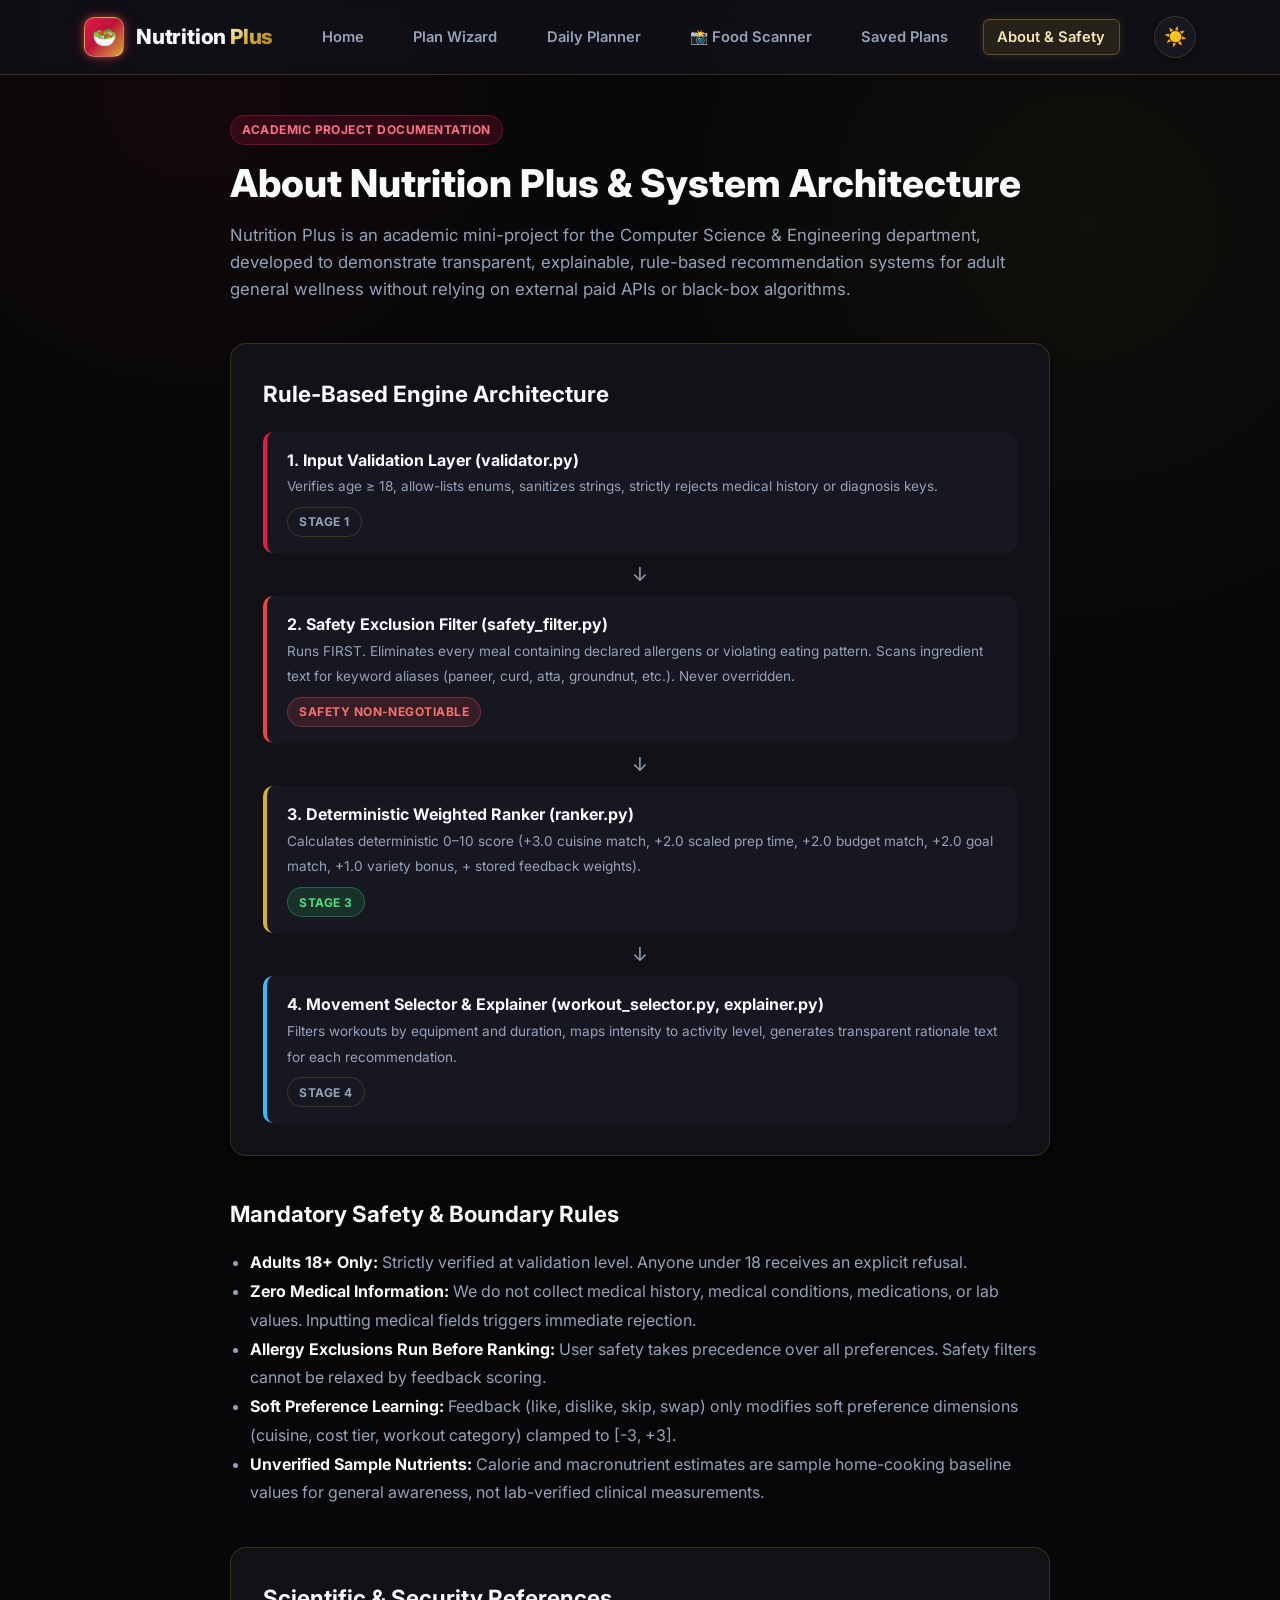
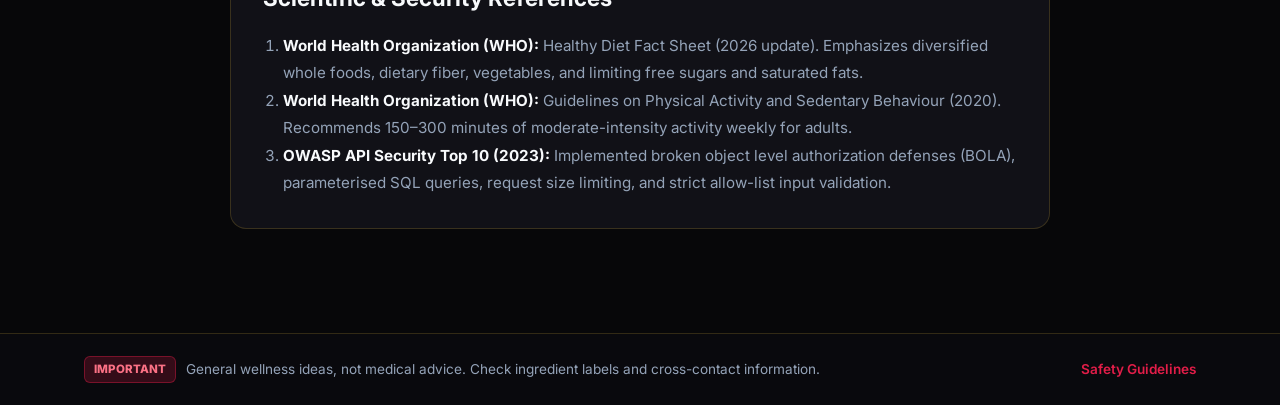
==== frontend/about.html @ f789b525 "Initial commit" ====
<!DOCTYPE html>
<html lang="en" data-theme="dark">
<head>
  <meta charset="UTF-8">
  <meta name="viewport" content="width=device-width, initial-scale=1.0">
  <title>About & Safety Scope | Nutrition Plus</title>
  <script>
    (function() {
      var savedTheme = localStorage.getItem("nutrition_plus_theme") || "dark";
      document.documentElement.setAttribute("data-theme", savedTheme);
    })();
  </script>
  <link rel="stylesheet" href="css/styles.css">
  <link rel="stylesheet" href="css/responsive.css">
  <link rel="preconnect" href="https://fonts.googleapis.com">
  <link rel="preconnect" href="https://fonts.gstatic.com" crossorigin>
  <link href="https://fonts.googleapis.com/css2?family=Inter:wght@400;500;600;700;800;900&display=swap" rel="stylesheet">
</head>
<body>
  <header class="navbar">
    <div class="container nav-container">
      <a href="index.html" class="logo-wrap">
        <div class="logo-badge">🥗</div>
        <span>Nutrition <span class="logo-text-accent">Plus</span></span>
      </a>

      <ul class="nav-links" id="nav-links">
        <li><a href="index.html" class="nav-link">Home</a></li>
        <li><a href="profile.html" class="nav-link">Plan Wizard</a></li>
        <li><a href="results.html" class="nav-link">Daily Planner</a></li>
        <li><a href="scanner.html" class="nav-link">📸 Food Scanner</a></li>
        <li><a href="saved.html" class="nav-link">Saved Plans</a></li>
        <li><a href="about.html" class="nav-link active">About & Safety</a></li>
      </ul>

      <div class="nav-actions">
        <button id="theme-toggle" class="btn-theme-toggle" onclick="window.toggleTheme && window.toggleTheme()" title="Toggle Night/Day Mode" aria-label="Toggle Night Mode">☀️</button>
        <button id="hamburger-btn" class="hamburger-btn" aria-label="Toggle navigation">☰</button>
      </div>
    </div>
  </header>

  <main class="container" style="padding-top: 2.5rem; padding-bottom: 4rem;">
    <div style="max-width: 820px; margin: 0 auto;">
      <span class="badge badge-primary" style="margin-bottom: 0.5rem;">Academic Project Documentation</span>
      <h1 style="font-size: 2.4rem; font-weight: 800; margin-bottom: 0.5rem;">
        About Nutrition Plus & System Architecture
      </h1>
      <p style="color: var(--text-muted); font-size: 1.05rem; margin-bottom: 2.5rem; line-height: 1.6;">
        Nutrition Plus is an academic mini-project for the Computer Science & Engineering department, 
        developed to demonstrate transparent, explainable, rule-based recommendation systems 
        for adult general wellness without relying on external paid APIs or black-box algorithms.
      </p>

      <!-- Architecture CSS Diagram -->
      <section style="background: var(--bg-card); border: 1px solid var(--border); border-radius: var(--radius-lg); padding: 2rem; margin-bottom: 2.5rem; box-shadow: var(--shadow-sm);">
        <h2 style="font-size: 1.4rem; font-weight: 700; margin-bottom: 1.25rem;">
          Rule-Based Engine Architecture
        </h2>

        <div style="display: flex; flex-direction: column; gap: 0.75rem;">
          <div style="background: var(--bg-subtle); padding: 1rem 1.25rem; border-radius: var(--radius-md); border-left: 4px solid var(--primary); display: flex; justify-content: space-between; align-items: center; flex-wrap: wrap; gap: 0.5rem;">
            <div>
              <strong style="display: block; font-size: 1rem;">1. Input Validation Layer (validator.py)</strong>
              <span style="font-size: 0.85rem; color: var(--text-muted);">
                Verifies age ≥ 18, allow-lists enums, sanitizes strings, strictly rejects medical history or diagnosis keys.
              </span>
            </div>
            <span class="badge badge-neutral">Stage 1</span>
          </div>

          <div style="text-align: center; font-size: 1.2rem; color: var(--text-muted); line-height: 1;">↓</div>

          <div style="background: var(--bg-subtle); padding: 1rem 1.25rem; border-radius: var(--radius-md); border-left: 4px solid var(--danger); display: flex; justify-content: space-between; align-items: center; flex-wrap: wrap; gap: 0.5rem;">
            <div>
              <strong style="display: block; font-size: 1rem;">2. Safety Exclusion Filter (safety_filter.py)</strong>
              <span style="font-size: 0.85rem; color: var(--text-muted);">
                Runs FIRST. Eliminates every meal containing declared allergens or violating eating pattern. 
                Scans ingredient text for keyword aliases (paneer, curd, atta, groundnut, etc.). Never overridden.
              </span>
            </div>
            <span class="badge badge-danger">Safety Non-Negotiable</span>
          </div>

          <div style="text-align: center; font-size: 1.2rem; color: var(--text-muted); line-height: 1;">↓</div>

          <div style="background: var(--bg-subtle); padding: 1rem 1.25rem; border-radius: var(--radius-md); border-left: 4px solid var(--accent); display: flex; justify-content: space-between; align-items: center; flex-wrap: wrap; gap: 0.5rem;">
            <div>
              <strong style="display: block; font-size: 1rem;">3. Deterministic Weighted Ranker (ranker.py)</strong>
              <span style="font-size: 0.85rem; color: var(--text-muted);">
                Calculates deterministic 0–10 score (+3.0 cuisine match, +2.0 scaled prep time, +2.0 budget match, +2.0 goal match, +1.0 variety bonus, + stored feedback weights).
              </span>
            </div>
            <span class="badge badge-success">Stage 3</span>
          </div>

          <div style="text-align: center; font-size: 1.2rem; color: var(--text-muted); line-height: 1;">↓</div>

          <div style="background: var(--bg-subtle); padding: 1rem 1.25rem; border-radius: var(--radius-md); border-left: 4px solid var(--info); display: flex; justify-content: space-between; align-items: center; flex-wrap: wrap; gap: 0.5rem;">
            <div>
              <strong style="display: block; font-size: 1rem;">4. Movement Selector & Explainer (workout_selector.py, explainer.py)</strong>
              <span style="font-size: 0.85rem; color: var(--text-muted);">
                Filters workouts by equipment and duration, maps intensity to activity level, generates transparent rationale text for each recommendation.
              </span>
            </div>
            <span class="badge badge-neutral">Stage 4</span>
          </div>
        </div>
      </section>

      <!-- Hard Scope Rules -->
      <section style="margin-bottom: 2.5rem;">
        <h2 style="font-size: 1.4rem; font-weight: 700; margin-bottom: 1rem;">
          Mandatory Safety & Boundary Rules
        </h2>
        <ul style="padding-left: 1.25rem; line-height: 1.8; color: var(--text-muted);">
          <li><strong style="color: var(--text-main);">Adults 18+ Only:</strong> Strictly verified at validation level. Anyone under 18 receives an explicit refusal.</li>
          <li><strong style="color: var(--text-main);">Zero Medical Information:</strong> We do not collect medical history, medical conditions, medications, or lab values. Inputting medical fields triggers immediate rejection.</li>
          <li><strong style="color: var(--text-main);">Allergy Exclusions Run Before Ranking:</strong> User safety takes precedence over all preferences. Safety filters cannot be relaxed by feedback scoring.</li>
          <li><strong style="color: var(--text-main);">Soft Preference Learning:</strong> Feedback (like, dislike, skip, swap) only modifies soft preference dimensions (cuisine, cost tier, workout category) clamped to [-3, +3].</li>
          <li><strong style="color: var(--text-main);">Unverified Sample Nutrients:</strong> Calorie and macronutrient estimates are sample home-cooking baseline values for general awareness, not lab-verified clinical measurements.</li>
        </ul>
      </section>

      <!-- Academic References -->
      <section style="background: var(--bg-card); border: 1px solid var(--border); border-radius: var(--radius-lg); padding: 2rem; margin-bottom: 2.5rem;">
        <h2 style="font-size: 1.4rem; font-weight: 700; margin-bottom: 1rem;">
          Scientific & Security References
        </h2>
        <ol style="padding-left: 1.25rem; line-height: 1.8; font-size: 0.95rem; color: var(--text-muted);">
          <li>
            <strong style="color: var(--text-main);">World Health Organization (WHO):</strong> Healthy Diet Fact Sheet (2026 update). Emphasizes diversified whole foods, dietary fiber, vegetables, and limiting free sugars and saturated fats.
          </li>
          <li>
            <strong style="color: var(--text-main);">World Health Organization (WHO):</strong> Guidelines on Physical Activity and Sedentary Behaviour (2020). Recommends 150–300 minutes of moderate-intensity activity weekly for adults.
          </li>
          <li>
            <strong style="color: var(--text-main);">OWASP API Security Top 10 (2023):</strong> Implemented broken object level authorization defenses (BOLA), parameterised SQL queries, request size limiting, and strict allow-list input validation.
          </li>
        </ol>
      </section>
    </div>
  </main>

  <footer class="disclaimer-banner">
    <div class="container disclaimer-content">
      <div class="disclaimer-text">
        <span class="disclaimer-badge">IMPORTANT</span>
        <span>General wellness ideas, not medical advice. Check ingredient labels and cross-contact information.</span>
      </div>
      <div><a href="about.html" style="color: var(--primary); text-decoration: none; font-weight: 600;">Safety Guidelines</a></div>
    </div>
  </footer>

  <script type="module">
    import { initThemeToggle, initMobileNav } from "./js/utils.js";
    initThemeToggle();
    initMobileNav();
  </script>
</body>
</html>
---- frontend/css/styles.css ----
/* ==========================================================================
   Nutrition Plus - Luxury Dark & Royal Design System
   Palette: Obsidian Black, Crimson Red, and Metallic Old Gold
   WCAG 2.1 AA Compliant • High Performance • Attractive Visual Hierarchy
   ========================================================================== */

:root {
  /* ========================================================================
     DEFAULT: DARK / OBSIDIAN ROYAL MODE (Black, Red & Metallic Old Gold)
     ======================================================================== */
  --bg-main: #070709;             /* True deep obsidian black */
  --bg-card: #111117;             /* Rich dark carbon surface */
  --bg-subtle: #171722;           /* Layered surface */
  --bg-elevated: #1e1e2b;         /* Elevated modal / dropdown */
  --bg-glass: rgba(17, 17, 23, 0.88);

  --text-main: #f8fafc;           /* Crisp bright text */
  --text-muted: #94a3b8;          /* Slate 400 */
  --text-light: #64748b;          /* Slate 500 */
  --text-inverse: #070709;

  /* Red Accents (Ruby / Crimson) */
  --primary: #e11d48;             /* Vibrant crimson ruby */
  --primary-hover: #f43f5e;
  --primary-dark: #be123c;
  --primary-light: rgba(225, 29, 72, 0.16);
  --primary-glow: rgba(225, 29, 72, 0.38);
  --red-gradient: linear-gradient(135deg, #f43f5e 0%, #e11d48 55%, #9f1239 100%);

  /* Metallic Old Gold Accents (Antique / Burnished Imperial Gold) */
  --gold: #d4af37;                /* Authentic metallic old gold */
  --gold-light: #f7e7b4;          /* Champagne gold shimmer */
  --gold-dark: #997e33;           /* Burnished bronze gold */
  --gold-bg: rgba(212, 175, 55, 0.12);
  --gold-border: rgba(212, 175, 55, 0.32);
  --gold-glow: rgba(212, 175, 55, 0.28);
  --gold-gradient: linear-gradient(135deg, #fae596 0%, #d4af37 45%, #a87910 80%, #d4af37 100%);
  --gold-text-gradient: linear-gradient(135deg, #fff2c6 0%, #d4af37 50%, #aa7c11 100%);

  --accent: #d4af37;
  --accent-hover: #e5c158;
  --accent-light: rgba(212, 175, 55, 0.15);

  /* Hairline Borders */
  --border: rgba(212, 175, 55, 0.2);
  --border-subtle: rgba(255, 255, 255, 0.08);
  --border-focus: #d4af37;

  /* Status Colors */
  --success: #22c55e;
  --success-bg: rgba(34, 197, 94, 0.15);
  --warning: #f59e0b;
  --warning-bg: rgba(245, 158, 11, 0.15);
  --danger: #ef4444;
  --danger-bg: rgba(239, 68, 68, 0.15);
  --info: #38bdf8;
  --info-bg: rgba(56, 189, 248, 0.15);

  /* Typography */
  --font-sans: 'Inter', -apple-system, BlinkMacSystemFont, 'Segoe UI', Roboto, Helvetica, Arial, sans-serif;
  --font-mono: ui-monospace, SFMono-Regular, Menlo, Monaco, Consolas, monospace;

  /* Shadows & Glows */
  --shadow-sm: 0 2px 4px rgba(0, 0, 0, 0.4);
  --shadow-md: 0 6px 16px rgba(0, 0, 0, 0.55), 0 0 1px rgba(212, 175, 55, 0.2);
  --shadow-lg: 0 12px 28px rgba(0, 0, 0, 0.7), 0 0 15px rgba(225, 29, 72, 0.15);
  --shadow-xl: 0 20px 40px rgba(0, 0, 0, 0.8), 0 0 25px rgba(212, 175, 55, 0.18);

  --radius-sm: 6px;
  --radius-md: 10px;
  --radius-lg: 16px;
  --radius-full: 9999px;

  --transition-fast: 0.15s ease;
  --transition-normal: 0.25s ease;
}

/* ========================================================================
   LIGHT / ROYAL ALABASTER MODE (Toggle state)
   ======================================================================== */
[data-theme="light"] {
  --bg-main: #f8f6f0;             /* Alabaster cream */
  --bg-card: #ffffff;
  --bg-subtle: #f1ebe1;           /* Warm champagne mist */
  --bg-elevated: #ffffff;
  --bg-glass: rgba(255, 255, 255, 0.92);

  --text-main: #0f1015;           /* Obsidian black text */
  --text-muted: #57534e;          /* Warm stone gray */
  --text-light: #78716c;
  --text-inverse: #ffffff;

  --primary: #dc2626;             /* Crimson red */
  --primary-hover: #b91c1c;
  --primary-dark: #991b1b;
  --primary-light: #fee2e2;
  --primary-glow: rgba(220, 38, 38, 0.22);
  --red-gradient: linear-gradient(135deg, #ef4444 0%, #dc2626 55%, #991b1b 100%);

  --gold: #997e33;                /* Antique bronze gold */
  --gold-light: #fbf5e5;
  --gold-dark: #6e581c;
  --gold-bg: rgba(153, 126, 51, 0.1);
  --gold-border: rgba(153, 126, 51, 0.35);
  --gold-glow: rgba(153, 126, 51, 0.2);
  --gold-gradient: linear-gradient(135deg, #dfc067 0%, #997e33 60%, #6e581c 100%);
  --gold-text-gradient: linear-gradient(135deg, #b8860b 0%, #997e33 60%, #6e581c 100%);

  --accent: #997e33;
  --accent-hover: #806822;
  --accent-light: rgba(153, 126, 51, 0.12);

  --border: rgba(153, 126, 51, 0.25);
  --border-subtle: #e5e0d3;
  --border-focus: #997e33;

  --shadow-sm: 0 1px 3px rgba(0, 0, 0, 0.08);
  --shadow-md: 0 4px 12px rgba(0, 0, 0, 0.08), 0 0 1px rgba(153, 126, 51, 0.2);
  --shadow-lg: 0 10px 24px rgba(0, 0, 0, 0.1);
}

/* Base Resets */
*, *::before, *::after {
  box-sizing: border-box;
  margin: 0;
  padding: 0;
}

html {
  font-size: 16px;
  scroll-behavior: smooth;
  background-color: var(--bg-main);
}

body {
  font-family: var(--font-sans);
  background-color: var(--bg-main);
  color: var(--text-main);
  line-height: 1.6;
  min-height: 100vh;
  display: flex;
  flex-direction: column;
  transition: background-color var(--transition-normal), color var(--transition-normal);
  background-image: 
    radial-gradient(circle at 15% 10%, rgba(225, 29, 72, 0.05), transparent 30%),
    radial-gradient(circle at 85% 25%, rgba(212, 175, 55, 0.05), transparent 35%);
  background-attachment: fixed;
}

/* Accessibility */
:focus-visible {
  outline: 2px solid var(--gold);
  outline-offset: 3px;
}

@media (prefers-reduced-motion: reduce) {
  * {
    animation-duration: 0.01ms !important;
    animation-iteration-count: 1 !important;
    transition-duration: 0.01ms !important;
  }
}

/* Layout Container */
.container {
  width: 100%;
  max-width: 1160px;
  margin: 0 auto;
  padding: 0 1.5rem;
}

/* ==========================================================================
   Navigation Bar (Obsidian Glass + Old Gold Hairline)
   ========================================================================== */
.navbar {
  position: sticky;
  top: 0;
  z-index: 100;
  background: var(--bg-glass);
  border-bottom: 1px solid var(--border);
  backdrop-filter: blur(14px);
  -webkit-backdrop-filter: blur(14px);
}

.nav-container {
  display: flex;
  align-items: center;
  justify-content: space-between;
  height: 4.6rem;
}

.logo-wrap {
  display: flex;
  align-items: center;
  gap: 0.75rem;
  text-decoration: none;
  color: var(--text-main);
  font-weight: 800;
  font-size: 1.3rem;
  letter-spacing: -0.01em;
}

.logo-badge {
  background: linear-gradient(135deg, #e11d48 0%, #be123c 45%, #d4af37 100%);
  color: #ffffff;
  width: 2.5rem;
  height: 2.5rem;
  border-radius: var(--radius-md);
  display: flex;
  align-items: center;
  justify-content: center;
  font-size: 1.25rem;
  box-shadow: 0 0 14px rgba(225, 29, 72, 0.45), 0 0 6px rgba(212, 175, 55, 0.4);
  border: 1px solid rgba(250, 229, 150, 0.4);
}

.logo-text-accent {
  background: var(--gold-text-gradient);
  -webkit-background-clip: text;
  -webkit-text-fill-color: transparent;
}

.nav-links {
  display: flex;
  align-items: center;
  gap: 1.25rem;
  list-style: none;
}

.nav-link {
  text-decoration: none;
  color: var(--text-muted);
  font-weight: 600;
  font-size: 0.92rem;
  padding: 0.5rem 0.85rem;
  border-radius: var(--radius-sm);
  border: 1px solid transparent;
  transition: all var(--transition-fast);
}

.nav-link:hover {
  color: #ffffff;
  background: rgba(225, 29, 72, 0.12);
  border-color: rgba(225, 29, 72, 0.25);
}

.nav-link.active {
  color: var(--gold-light);
  background: rgba(212, 175, 55, 0.12);
  border-color: rgba(212, 175, 55, 0.35);
  box-shadow: 0 0 10px rgba(212, 175, 55, 0.15);
}

.nav-actions {
  display: flex;
  align-items: center;
  gap: 0.75rem;
}

.btn-theme-toggle {
  background: var(--bg-subtle);
  border: 1px solid var(--border);
  color: var(--gold);
  width: 2.6rem;
  height: 2.6rem;
  border-radius: var(--radius-full);
  display: flex;
  align-items: center;
  justify-content: center;
  cursor: pointer;
  font-size: 1.15rem;
  transition: all var(--transition-fast);
  box-shadow: var(--shadow-sm);
}

.btn-theme-toggle:hover {
  transform: scale(1.08);
  border-color: var(--gold);
  background: var(--gold-bg);
  box-shadow: 0 0 14px var(--gold-glow);
}

.hamburger-btn {
  display: none;
  background: none;
  border: none;
  color: var(--text-main);
  font-size: 1.7rem;
  cursor: pointer;
}

/* ==========================================================================
   Buttons (Crimson Red Primary & Metallic Old Gold Accent)
   ========================================================================== */
.btn {
  display: inline-flex;
  align-items: center;
  justify-content: center;
  gap: 0.55rem;
  font-family: inherit;
  font-size: 0.95rem;
  font-weight: 700;
  padding: 0.7rem 1.4rem;
  border-radius: var(--radius-md);
  border: 1px solid transparent;
  cursor: pointer;
  text-decoration: none;
  transition: all var(--transition-fast);
  white-space: nowrap;
}

.btn:disabled {
  opacity: 0.5;
  cursor: not-allowed;
  filter: grayscale(0.5);
}

/* Primary Button: Glowing Crimson Red */
.btn-primary {
  background: var(--red-gradient);
  color: #ffffff;
  border: 1px solid rgba(255, 255, 255, 0.2);
  box-shadow: 0 4px 16px rgba(225, 29, 72, 0.42), 0 1px 3px rgba(0, 0, 0, 0.3);
}

.btn-primary:hover:not(:disabled) {
  background: linear-gradient(135deg, #fb7185 0%, #e11d48 55%, #be123c 100%);
  box-shadow: 0 6px 22px rgba(225, 29, 72, 0.58), 0 0 10px rgba(225, 29, 72, 0.4);
  transform: translateY(-2px);
}

/* Accent Button: Burnished Metallic Old Gold */
.btn-accent {
  background: var(--gold-gradient);
  color: #070709;
  border: 1px solid rgba(255, 255, 255, 0.3);
  box-shadow: 0 4px 16px rgba(212, 175, 55, 0.38);
}

.btn-accent:hover:not(:disabled) {
  background: linear-gradient(135deg, #fff2c6 0%, #fae596 45%, #d4af37 100%);
  box-shadow: 0 6px 22px rgba(212, 175, 55, 0.55), 0 0 12px rgba(212, 175, 55, 0.4);
  transform: translateY(-2px);
}

/* Secondary Button: Dark Obsidian with Gold Hairline */
.btn-secondary {
  background: var(--bg-card);
  color: var(--text-main);
  border: 1px solid var(--border);
  box-shadow: var(--shadow-sm);
}

.btn-secondary:hover:not(:disabled) {
  background: var(--bg-subtle);
  border-color: var(--gold);
  color: var(--gold-light);
  transform: translateY(-1px);
}

/* Outline Button */
.btn-outline {
  background: transparent;
  color: var(--gold);
  border: 1px solid var(--gold);
}

.btn-outline:hover:not(:disabled) {
  background: var(--gold-bg);
  color: #ffffff;
  border-color: var(--gold-light);
  box-shadow: 0 0 12px var(--gold-glow);
}

.btn-sm {
  padding: 0.45rem 0.85rem;
  font-size: 0.85rem;
  border-radius: var(--radius-sm);
}

.btn-lg {
  padding: 0.9rem 1.85rem;
  font-size: 1.05rem;
  border-radius: var(--radius-md);
}

/* ==========================================================================
   Badges, Pills, and Highlights
   ========================================================================== */
.badge {
  display: inline-flex;
  align-items: center;
  gap: 0.35rem;
  font-size: 0.75rem;
  font-weight: 700;
  text-transform: uppercase;
  letter-spacing: 0.04em;
  padding: 0.28rem 0.7rem;
  border-radius: var(--radius-full);
}

.badge-primary { 
  background: rgba(225, 29, 72, 0.16); 
  color: #fb7185; 
  border: 1px solid rgba(225, 29, 72, 0.35); 
}

.badge-gold {
  background: var(--gold-bg);
  color: var(--gold-light);
  border: 1px solid var(--gold-border);
}

.badge-success { 
  background: var(--success-bg); 
  color: #4ade80; 
  border: 1px solid rgba(74, 222, 128, 0.3); 
}

.badge-warning { 
  background: var(--warning-bg); 
  color: #fbbf24; 
  border: 1px solid rgba(251, 191, 36, 0.3); 
}

.badge-danger { 
  background: var(--danger-bg); 
  color: #f87171; 
  border: 1px solid rgba(248, 113, 113, 0.3); 
}

.badge-neutral { 
  background: var(--bg-subtle); 
  color: var(--text-muted); 
  border: 1px solid var(--border); 
}

/* ==========================================================================
   Hero Section (Landing Page)
   ========================================================================== */
.hero {
  padding: 5rem 0 4rem;
  text-align: center;
  position: relative;
  overflow: hidden;
  background: radial-gradient(ellipse at 50% 10%, rgba(225, 29, 72, 0.16) 0%, rgba(212, 175, 55, 0.1) 40%, transparent 75%);
}

.hero-pill {
  display: inline-flex;
  align-items: center;
  gap: 0.55rem;
  background: rgba(17, 17, 23, 0.85);
  border: 1px solid var(--gold-border);
  padding: 0.45rem 1.15rem;
  border-radius: var(--radius-full);
  font-size: 0.85rem;
  font-weight: 700;
  color: var(--gold-light);
  margin-bottom: 1.75rem;
  box-shadow: 0 0 16px rgba(212, 175, 55, 0.16);
  backdrop-filter: blur(8px);
}

.hero-title {
  font-size: 3.1rem;
  font-weight: 900;
  line-height: 1.15;
  margin-bottom: 1.4rem;
  letter-spacing: -0.025em;
  color: #ffffff;
}

.hero-title span {
  background: linear-gradient(135deg, #ff4d6d 0%, #e11d48 40%, #fae596 75%, #d4af37 100%);
  -webkit-background-clip: text;
  -webkit-text-fill-color: transparent;
  filter: drop-shadow(0 0 16px rgba(225, 29, 72, 0.3));
}

.hero-subtitle {
  font-size: 1.22rem;
  color: var(--text-muted);
  max-width: 720px;
  margin: 0 auto 2.5rem;
  line-height: 1.65;
}

.hero-cta-group {
  display: flex;
  align-items: center;
  justify-content: center;
  gap: 1.25rem;
  flex-wrap: wrap;
}

/* ==========================================================================
   Feature Cards Grid (Black & Gold Trim)
   ========================================================================== */
.features-grid {
  display: grid;
  grid-template-columns: repeat(3, 1fr);
  gap: 1.75rem;
  margin: 4rem 0;
}

.feature-card {
  background: var(--bg-card);
  border: 1px solid var(--border);
  border-radius: var(--radius-lg);
  padding: 2.25rem 2rem;
  box-shadow: var(--shadow-md);
  transition: all var(--transition-normal);
  position: relative;
  overflow: hidden;
}

.feature-card::before {
  content: '';
  position: absolute;
  top: 0;
  left: 0;
  right: 0;
  height: 2px;
  background: var(--gold-gradient);
  opacity: 0.6;
}

.feature-card:hover {
  transform: translateY(-5px);
  border-color: var(--gold);
  box-shadow: var(--shadow-xl), 0 0 20px rgba(225, 29, 72, 0.18);
}

.feature-icon {
  width: 3.4rem;
  height: 3.4rem;
  background: rgba(225, 29, 72, 0.12);
  border: 1px solid rgba(225, 29, 72, 0.3);
  color: var(--gold);
  border-radius: var(--radius-md);
  display: flex;
  align-items: center;
  justify-content: center;
  font-size: 1.6rem;
  margin-bottom: 1.4rem;
  box-shadow: 0 0 14px rgba(225, 29, 72, 0.2);
}

.feature-title {
  font-size: 1.3rem;
  font-weight: 800;
  margin-bottom: 0.65rem;
  color: #ffffff;
}

.feature-desc {
  color: var(--text-muted);
  font-size: 0.94rem;
  line-height: 1.6;
}

/* ==========================================================================
   How It Works Section
   ========================================================================== */
.how-it-works {
  padding: 4rem 0;
  text-align: center;
}

.section-tag {
  font-size: 0.85rem;
  font-weight: 800;
  text-transform: uppercase;
  color: var(--gold);
  letter-spacing: 0.08em;
  margin-bottom: 0.6rem;
}

.section-title {
  font-size: 2.2rem;
  font-weight: 900;
  margin-bottom: 2.75rem;
  letter-spacing: -0.02em;
}

.steps-grid {
  display: grid;
  grid-template-columns: repeat(3, 1fr);
  gap: 2rem;
  text-align: left;
}

.step-card {
  background: var(--bg-card);
  border: 1px solid var(--border);
  border-radius: var(--radius-lg);
  padding: 2.25rem 2rem;
  position: relative;
  box-shadow: var(--shadow-sm);
  transition: all var(--transition-fast);
}

.step-card:hover {
  border-color: var(--gold);
  transform: translateY(-3px);
  box-shadow: var(--shadow-md);
}

.step-number {
  position: absolute;
  top: 1.5rem;
  right: 1.5rem;
  font-size: 2.4rem;
  font-weight: 900;
  color: rgba(212, 175, 55, 0.22);
  line-height: 1;
}

.step-title {
  font-size: 1.2rem;
  font-weight: 800;
  margin-bottom: 0.6rem;
  color: #ffffff;
}

.step-desc {
  color: var(--text-muted);
  font-size: 0.92rem;
  line-height: 1.6;
}

/* ==========================================================================
   Wizard Stepper Progress Bar
   ========================================================================== */
.wizard-header {
  margin: 3rem 0 2rem;
  text-align: center;
}

.stepper-nav {
  display: flex;
  justify-content: space-between;
  align-items: center;
  position: relative;
  max-width: 620px;
  margin: 0 auto 3rem;
}

.stepper-progress-bg {
  position: absolute;
  top: 50%;
  left: 0;
  right: 0;
  height: 4px;
  background: rgba(255, 255, 255, 0.08);
  transform: translateY(-50%);
  z-index: 1;
  border-radius: var(--radius-full);
}

.stepper-progress-fill {
  position: absolute;
  top: 50%;
  left: 0;
  height: 4px;
  background: var(--red-gradient);
  box-shadow: 0 0 12px rgba(225, 29, 72, 0.6);
  transform: translateY(-50%);
  z-index: 2;
  transition: width var(--transition-normal);
  border-radius: var(--radius-full);
}

.step-dot {
  position: relative;
  z-index: 3;
  width: 2.4rem;
  height: 2.4rem;
  border-radius: var(--radius-full);
  background: var(--bg-card);
  border: 2px solid var(--border);
  display: flex;
  align-items: center;
  justify-content: center;
  font-size: 0.9rem;
  font-weight: 800;
  color: var(--text-muted);
  transition: all var(--transition-fast);
}

.step-dot.active {
  border-color: var(--gold);
  background: var(--primary);
  color: #ffffff;
  box-shadow: 0 0 0 4px rgba(225, 29, 72, 0.3), 0 0 12px var(--gold-glow);
}

.step-dot.completed {
  border-color: var(--gold);
  background: var(--gold-gradient);
  color: #070709;
}

/* ==========================================================================
   Forms & Selection Elements
   ========================================================================== */
.form-card {
  background: var(--bg-card);
  border: 1px solid var(--border);
  border-radius: var(--radius-lg);
  padding: 2.75rem;
  max-width: 740px;
  margin: 0 auto 3.5rem;
  box-shadow: var(--shadow-lg);
  position: relative;
}

.form-step {
  display: none;
}
.form-step.active {
  display: block;
}

.form-step-title {
  font-size: 1.6rem;
  font-weight: 800;
  margin-bottom: 0.4rem;
  color: #ffffff;
}

.form-step-subtitle {
  color: var(--text-muted);
  font-size: 0.95rem;
  margin-bottom: 2rem;
}

.form-group {
  margin-bottom: 1.75rem;
}

.form-label {
  display: block;
  font-weight: 700;
  font-size: 0.92rem;
  margin-bottom: 0.5rem;
  color: #ffffff;
}

.form-hint {
  font-size: 0.82rem;
  color: var(--text-muted);
  margin-top: 0.35rem;
}

.form-control {
  width: 100%;
  padding: 0.8rem 1.1rem;
  font-family: inherit;
  font-size: 0.95rem;
  border: 1px solid var(--border);
  border-radius: var(--radius-md);
  background: var(--bg-subtle);
  color: #ffffff;
  transition: all var(--transition-fast);
}

.form-control:focus {
  border-color: var(--gold);
  box-shadow: 0 0 0 3px rgba(212, 175, 55, 0.25);
  background: var(--bg-card);
}

/* Radio Selection Cards */
.selection-grid {
  display: grid;
  grid-template-columns: repeat(auto-fit, minmax(130px, 1fr));
  gap: 0.85rem;
}

.selection-card {
  position: relative;
  border: 1px solid var(--border);
  border-radius: var(--radius-md);
  padding: 1.1rem 0.85rem;
  text-align: center;
  cursor: pointer;
  background: var(--bg-subtle);
  transition: all var(--transition-fast);
}

.selection-card:hover {
  border-color: var(--gold);
  background: rgba(212, 175, 55, 0.08);
}

.selection-card input[type="radio"],
.selection-card input[type="checkbox"] {
  position: absolute;
  opacity: 0;
  pointer-events: none;
}

.selection-card.selected {
  border-color: var(--gold);
  background: rgba(225, 29, 72, 0.14);
  box-shadow: 0 0 0 2px var(--gold), 0 0 14px rgba(225, 29, 72, 0.25);
}

.selection-card-icon {
  font-size: 1.5rem;
  margin-bottom: 0.35rem;
}

.selection-card-label {
  font-weight: 700;
  font-size: 0.9rem;
  color: #ffffff;
}

/* Chips Selection */
.chip-group {
  display: flex;
  flex-wrap: wrap;
  gap: 0.55rem;
}

.chip {
  display: inline-flex;
  align-items: center;
  gap: 0.45rem;
  padding: 0.55rem 0.95rem;
  border: 1px solid var(--border);
  border-radius: var(--radius-full);
  background: var(--bg-subtle);
  color: var(--text-main);
  font-size: 0.88rem;
  font-weight: 600;
  cursor: pointer;
  user-select: none;
  transition: all var(--transition-fast);
}

.chip:hover {
  border-color: var(--gold);
  color: var(--gold-light);
}

.chip.selected {
  background: var(--red-gradient);
  color: #ffffff;
  border-color: rgba(250, 229, 150, 0.4);
  box-shadow: 0 0 12px rgba(225, 29, 72, 0.4);
}

.chip input {
  display: none;
}

/* Sliders */
.slider-wrap {
  display: flex;
  align-items: center;
  gap: 1.25rem;
}

.slider-control {
  flex: 1;
  height: 6px;
  border-radius: var(--radius-full);
  background: var(--bg-subtle);
  outline: none;
  cursor: pointer;
  accent-color: var(--primary);
}

.slider-val-badge {
  min-width: 4.5rem;
  text-align: center;
  font-weight: 800;
  font-size: 1rem;
  color: var(--gold-light);
  background: var(--gold-bg);
  border: 1px solid var(--gold-border);
  padding: 0.4rem 0.75rem;
  border-radius: var(--radius-sm);
  box-shadow: 0 0 10px rgba(212, 175, 55, 0.15);
}

.form-actions {
  display: flex;
  justify-content: space-between;
  align-items: center;
  margin-top: 2.25rem;
  padding-top: 1.75rem;
  border-top: 1px solid var(--border);
}

/* ==========================================================================
   Recommendation Results Page
   ========================================================================== */
.results-header {
  padding: 3rem 0 1.75rem;
  display: flex;
  justify-content: space-between;
  align-items: flex-start;
  flex-wrap: wrap;
  gap: 1.5rem;
}

.results-meta {
  max-width: 680px;
}

.results-actions {
  display: flex;
  gap: 0.85rem;
  flex-wrap: wrap;
}

.planner-section {
  margin-bottom: 4rem;
}

.planner-section-title {
  font-size: 1.7rem;
  font-weight: 900;
  margin-bottom: 0.45rem;
  display: flex;
  align-items: center;
  gap: 0.65rem;
  color: #ffffff;
}

.planner-section-desc {
  color: var(--text-muted);
  font-size: 0.96rem;
  margin-bottom: 1.75rem;
}

/* Cards Grid */
.reco-grid {
  display: grid;
  grid-template-columns: repeat(auto-fit, minmax(285px, 1fr));
  gap: 1.75rem;
}

.reco-card {
  background: var(--bg-card);
  border: 1px solid var(--border);
  border-radius: var(--radius-lg);
  padding: 1.75rem;
  box-shadow: var(--shadow-md);
  display: flex;
  flex-direction: column;
  transition: all var(--transition-fast);
  position: relative;
  overflow: hidden;
}

.reco-card:hover {
  transform: translateY(-4px);
  border-color: var(--gold);
  box-shadow: var(--shadow-xl), 0 0 20px rgba(225, 29, 72, 0.16);
}

.card-slot-header {
  display: flex;
  justify-content: space-between;
  align-items: center;
  margin-bottom: 0.85rem;
}

.slot-tag {
  font-size: 0.76rem;
  font-weight: 800;
  text-transform: uppercase;
  color: var(--gold-light);
  background: var(--gold-bg);
  border: 1px solid var(--gold-border);
  padding: 0.22rem 0.65rem;
  border-radius: var(--radius-sm);
  letter-spacing: 0.04em;
}

.score-badge {
  font-weight: 800;
  font-size: 0.9rem;
  color: var(--gold);
  text-shadow: 0 0 10px rgba(212, 175, 55, 0.4);
}

.reco-name {
  font-size: 1.25rem;
  font-weight: 800;
  line-height: 1.3;
  margin-bottom: 0.55rem;
  color: #ffffff;
}

.reco-tags {
  display: flex;
  flex-wrap: wrap;
  gap: 0.45rem;
  margin-bottom: 1rem;
}

.reco-desc {
  color: var(--text-muted);
  font-size: 0.89rem;
  line-height: 1.5;
  margin-bottom: 1.15rem;
}

.reason-box {
  background: var(--bg-subtle);
  border-left: 3px solid var(--gold);
  border-radius: 0 var(--radius-sm) var(--radius-sm) 0;
  padding: 0.85rem 1rem;
  font-size: 0.84rem;
  color: var(--text-muted);
  line-height: 1.5;
  margin-bottom: 1.25rem;
}

.reason-box strong {
  color: var(--gold-light);
  display: block;
  margin-bottom: 0.25rem;
  font-size: 0.86rem;
}

.card-actions {
  display: flex;
  align-items: center;
  justify-content: space-between;
  margin-top: auto;
  padding-top: 1.1rem;
  border-top: 1px solid var(--border);
  gap: 0.5rem;
}

.icon-btn-group {
  display: flex;
  gap: 0.4rem;
}

.icon-btn {
  background: var(--bg-subtle);
  border: 1px solid var(--border);
  color: var(--text-muted);
  width: 2.2rem;
  height: 2.2rem;
  border-radius: var(--radius-sm);
  display: flex;
  align-items: center;
  justify-content: center;
  cursor: pointer;
  font-size: 0.95rem;
  transition: all var(--transition-fast);
}

.icon-btn:hover {
  background: var(--gold-bg);
  color: var(--gold);
  border-color: var(--gold);
}

.icon-btn.active-like {
  background: var(--success-bg);
  color: #4ade80;
  border-color: #4ade80;
}

.icon-btn.active-dislike {
  background: var(--danger-bg);
  color: #f87171;
  border-color: #f87171;
}

/* ==========================================================================
   Modals (Obsidian Glass + Gold Hairline)
   ========================================================================== */
.modal-backdrop {
  position: fixed;
  inset: 0;
  background: rgba(0, 0, 0, 0.82);
  backdrop-filter: blur(8px);
  z-index: 999;
  display: none;
  align-items: center;
  justify-content: center;
  padding: 1.5rem;
}

.modal-backdrop.active {
  display: flex;
}

.modal-dialog {
  background: var(--bg-card);
  border: 1px solid var(--gold-border);
  border-radius: var(--radius-lg);
  width: 100%;
  max-width: 660px;
  max-height: 86vh;
  display: flex;
  flex-direction: column;
  box-shadow: var(--shadow-xl), 0 0 35px rgba(212, 175, 55, 0.2);
  overflow: hidden;
  animation: modalPop var(--transition-fast);
}

@keyframes modalPop {
  from { opacity: 0; transform: scale(0.96); }
  to { opacity: 1; transform: scale(1); }
}

.modal-header {
  padding: 1.35rem 1.75rem;
  border-bottom: 1px solid var(--border);
  display: flex;
  align-items: center;
  justify-content: space-between;
}

.modal-title {
  font-size: 1.35rem;
  font-weight: 800;
  color: #ffffff;
}

.modal-close-btn {
  background: none;
  border: none;
  font-size: 1.6rem;
  color: var(--text-muted);
  cursor: pointer;
  line-height: 1;
  transition: color var(--transition-fast);
}
.modal-close-btn:hover {
  color: var(--gold);
}

.modal-body {
  padding: 1.75rem;
  overflow-y: auto;
}

.modal-footer {
  padding: 1.1rem 1.75rem;
  border-top: 1px solid var(--border);
  display: flex;
  justify-content: flex-end;
  gap: 0.75rem;
}

.recipe-section-title {
  font-size: 1.1rem;
  font-weight: 800;
  margin: 1.4rem 0 0.7rem;
  color: var(--gold-light);
}

.ingredient-checklist {
  list-style: none;
  display: grid;
  grid-template-columns: 1fr;
  gap: 0.45rem;
}

.ingredient-item {
  display: flex;
  align-items: center;
  gap: 0.65rem;
  font-size: 0.92rem;
  padding: 0.4rem 0.6rem;
  border-radius: var(--radius-sm);
  background: var(--bg-subtle);
  border: 1px solid rgba(255, 255, 255, 0.04);
}

.ingredient-item input[type="checkbox"] {
  accent-color: var(--primary);
  width: 1.1rem;
  height: 1.1rem;
}

.recipe-steps-list {
  padding-left: 1.35rem;
  font-size: 0.92rem;
  line-height: 1.65;
}

.recipe-steps-list li {
  margin-bottom: 0.65rem;
}

.chef-tip-box {
  background: rgba(212, 175, 55, 0.1);
  border-left: 3px solid var(--gold);
  color: var(--gold-light);
  padding: 0.85rem 1.1rem;
  border-radius: 0 var(--radius-sm) var(--radius-sm) 0;
  font-size: 0.88rem;
  margin-top: 1.35rem;
}

/* ==========================================================================
   Nutrition & Macros Meter
   ========================================================================== */
.macro-grid {
  display: grid;
  grid-template-columns: repeat(4, 1fr);
  gap: 0.85rem;
  margin-bottom: 1.35rem;
  text-align: center;
}

.macro-box {
  background: var(--bg-subtle);
  border: 1px solid var(--border);
  border-radius: var(--radius-md);
  padding: 0.7rem 0.5rem;
}

.macro-val {
  font-weight: 900;
  font-size: 1.25rem;
  color: var(--gold);
}

.macro-lbl {
  font-size: 0.72rem;
  color: var(--text-muted);
  text-transform: uppercase;
  font-weight: 700;
}

/* ==========================================================================
   Camera Scanner Viewfinder (Dual Laser Effect)
   ========================================================================== */
.scanner-card {
  background: var(--bg-card);
  border: 1px solid var(--gold-border);
  border-radius: var(--radius-lg);
  padding: 2.25rem;
  max-width: 800px;
  margin: 2rem auto;
  box-shadow: var(--shadow-xl);
}

.viewfinder-wrap {
  position: relative;
  width: 100%;
  max-width: 520px;
  height: 350px;
  margin: 1.35rem auto;
  border-radius: var(--radius-md);
  overflow: hidden;
  background: #000000;
  display: flex;
  align-items: center;
  justify-content: center;
  border: 1px solid var(--gold-border);
}

.scanner-video {
  width: 100%;
  height: 100%;
  object-fit: cover;
}

.scanner-overlay {
  position: absolute;
  inset: 22px;
  border: 2px dashed rgba(212, 175, 55, 0.8);
  border-radius: var(--radius-md);
  pointer-events: none;
  box-shadow: 0 0 0 9999px rgba(0, 0, 0, 0.5);
}

.scanner-laser {
  position: absolute;
  top: 0;
  left: 0;
  right: 0;
  height: 3px;
  background: linear-gradient(90deg, transparent, #e11d48, #d4af37, #e11d48, transparent);
  box-shadow: 0 0 16px 3px rgba(225, 29, 72, 0.8);
  animation: scanLaser 2.2s infinite ease-in-out;
}

@keyframes scanLaser {
  0% { top: 10%; opacity: 0.4; }
  50% { top: 90%; opacity: 1; }
  100% { top: 10%; opacity: 0.4; }
}

.upload-dropzone {
  border: 2px dashed var(--border);
  border-radius: var(--radius-md);
  padding: 2.75rem 1.5rem;
  text-align: center;
  cursor: pointer;
  background: var(--bg-subtle);
  transition: all var(--transition-fast);
}

.upload-dropzone:hover, .upload-dropzone.dragover {
  border-color: var(--gold);
  background: rgba(212, 175, 55, 0.08);
}

/* ==========================================================================
   Transformation Summary Card
   ========================================================================== */
.transformation-card {
  background: linear-gradient(135deg, #111117 0%, #1a1722 50%, #16131c 100%);
  border: 1px solid var(--gold-border);
  border-radius: var(--radius-lg);
  padding: 1.75rem;
  margin-bottom: 2.75rem;
  display: flex;
  align-items: center;
  justify-content: space-between;
  flex-wrap: wrap;
  gap: 1.5rem;
  box-shadow: var(--shadow-md), 0 0 20px rgba(212, 175, 55, 0.12);
}

.transform-stat-group {
  display: flex;
  gap: 1.75rem;
  flex-wrap: wrap;
}

.transform-stat {
  display: flex;
  flex-direction: column;
}

.transform-stat-val {
  font-size: 1.55rem;
  font-weight: 900;
  color: var(--gold);
  text-shadow: 0 0 10px rgba(212, 175, 55, 0.35);
}

.transform-stat-lbl {
  font-size: 0.78rem;
  color: var(--text-muted);
  text-transform: uppercase;
  font-weight: 700;
}

/* ==========================================================================
   Toasts & Alerts
   ========================================================================== */
.toast-container {
  position: fixed;
  bottom: 2rem;
  right: 2rem;
  z-index: 10000;
  display: flex;
  flex-direction: column;
  gap: 0.75rem;
  pointer-events: none;
}

.toast {
  background: #181824;
  color: #ffffff;
  border: 1px solid var(--border);
  box-shadow: var(--shadow-xl);
  padding: 0.85rem 1.4rem;
  border-radius: var(--radius-md);
  font-size: 0.92rem;
  font-weight: 600;
  display: flex;
  align-items: center;
  gap: 0.75rem;
  pointer-events: auto;
  animation: toastSlide var(--transition-fast);
}

@keyframes toastSlide {
  from { opacity: 0; transform: translateY(12px); }
  to { opacity: 1; transform: translateY(0); }
}

.toast-success { border-left: 4px solid var(--success); }
.toast-error { border-left: 4px solid var(--danger); }
.toast-info { border-left: 4px solid var(--gold); }

/* Skeleton Loader */
.skeleton {
  background: linear-gradient(90deg, #151520 25%, #242436 50%, #151520 75%);
  background-size: 200% 100%;
  animation: skeletonPulse 1.5s infinite;
  border-radius: var(--radius-sm);
}

@keyframes skeletonPulse {
  0% { background-position: 200% 0; }
  100% { background-position: -200% 0; }
}

/* ==========================================================================
   Disclaimer Banner Footer
   ========================================================================== */
.disclaimer-banner {
  background: #09090d;
  border-top: 1px solid var(--border);
  padding: 1.35rem 0;
  margin-top: auto;
  font-size: 0.85rem;
  color: var(--text-muted);
}

.disclaimer-content {
  display: flex;
  align-items: center;
  justify-content: space-between;
  gap: 1rem;
}

.disclaimer-text {
  display: flex;
  align-items: center;
  gap: 0.65rem;
}

.disclaimer-badge {
  background: rgba(225, 29, 72, 0.2);
  color: #fb7185;
  border: 1px solid rgba(225, 29, 72, 0.4);
  font-weight: 800;
  font-size: 0.72rem;
  padding: 0.22rem 0.55rem;
  border-radius: var(--radius-sm);
  white-space: nowrap;
}

/* ==========================================================================
   7-Day Workout Split Planner & Biomechanical Dummy Player
   ========================================================================== */
.day-split-nav {
  display: flex;
  gap: 0.5rem;
  overflow-x: auto;
  padding: 0.5rem 0.25rem 0.75rem;
  scrollbar-width: thin;
}

.day-btn {
  white-space: nowrap;
  font-weight: 700;
  font-size: 0.85rem;
  padding: 0.55rem 1rem;
  border-radius: var(--radius-full, 9999px);
  transition: all var(--transition-fast, 0.2s ease);
}

.day-btn:hover {
  transform: translateY(-2px);
}

.split-goal-btn, .split-loc-btn {
  font-size: 0.82rem;
  font-weight: 700;
  padding: 0.35rem 0.75rem;
  border-radius: var(--radius-full, 9999px);
}

.chk-exercise-done {
  accent-color: #10b981;
  width: 16px;
  height: 16px;
  cursor: pointer;
}

#dummy-model-canvas {
  background: radial-gradient(circle at center, #1e293b 0%, #0f172a 100%);
  display: block;
}

#virtual-video-canvas {
  border-radius: var(--radius-md);
  object-fit: cover;
  width: 100%;
  height: 100%;
}
---- frontend/css/responsive.css ----
/* ==========================================================================
   Nutrition Plus - Responsive Media Queries
   Breakpoints: 900px (Tablets / Laptops), 640px (Mobile Phones)
   ========================================================================== */

/* Tablet & Smaller Screens (< 900px) */
@media (max-width: 900px) {
  .features-grid {
    grid-template-columns: repeat(2, 1fr);
  }

  .steps-grid {
    grid-template-columns: 1fr;
    gap: 1.5rem;
  }

  .hero-title {
    font-size: 2.2rem;
  }

  .reco-grid {
    grid-template-columns: repeat(auto-fit, minmax(260px, 1fr));
  }

  .transformation-card {
    flex-direction: column;
    align-items: flex-start;
  }
}

/* Mobile Screens (< 640px) */
@media (max-width: 640px) {
  .container {
    padding: 0 1rem;
  }

  /* Mobile Navbar Collapsible Drawer */
  .hamburger-btn {
    display: block;
  }

  .nav-links {
    position: fixed;
    top: 4.5rem;
    left: 0;
    right: 0;
    background: var(--bg-card);
    border-bottom: 2px solid var(--border);
    flex-direction: column;
    padding: 1.5rem 1rem;
    gap: 0.75rem;
    display: none;
    box-shadow: var(--shadow-lg);
  }

  .nav-links.mobile-open {
    display: flex;
  }

  .nav-link {
    width: 100%;
    text-align: center;
    padding: 0.75rem 1rem;
  }

  /* Hero Section */
  .hero {
    padding: 3rem 0 2rem;
  }

  .hero-title {
    font-size: 1.9rem;
  }

  .hero-subtitle {
    font-size: 1rem;
  }

  .features-grid {
    grid-template-columns: 1fr;
    gap: 1.25rem;
  }

  /* Form & Stepper */
  .form-card {
    padding: 1.5rem 1rem;
  }

  .form-actions {
    flex-direction: column-reverse;
    gap: 0.75rem;
  }

  .form-actions .btn {
    width: 100%;
  }

  .stepper-nav {
    max-width: 100%;
  }

  .step-dot {
    width: 1.9rem;
    height: 1.9rem;
    font-size: 0.75rem;
  }

  .selection-grid {
    grid-template-columns: repeat(2, 1fr);
  }

  /* Planner Results */
  .results-header {
    flex-direction: column;
    align-items: stretch;
  }

  .results-actions {
    width: 100%;
  }

  .results-actions .btn {
    flex: 1;
  }

  .card-actions {
    flex-wrap: wrap;
  }

  .icon-btn-group {
    order: 2;
  }

  /* Macro Bar in Modal */
  .macro-grid {
    grid-template-columns: repeat(2, 1fr);
  }

  /* Disclaimer Banner */
  .disclaimer-content {
    flex-direction: column;
    align-items: flex-start;
  }

  .toast-container {
    left: 1rem;
    right: 1rem;
    bottom: 1rem;
  }
}
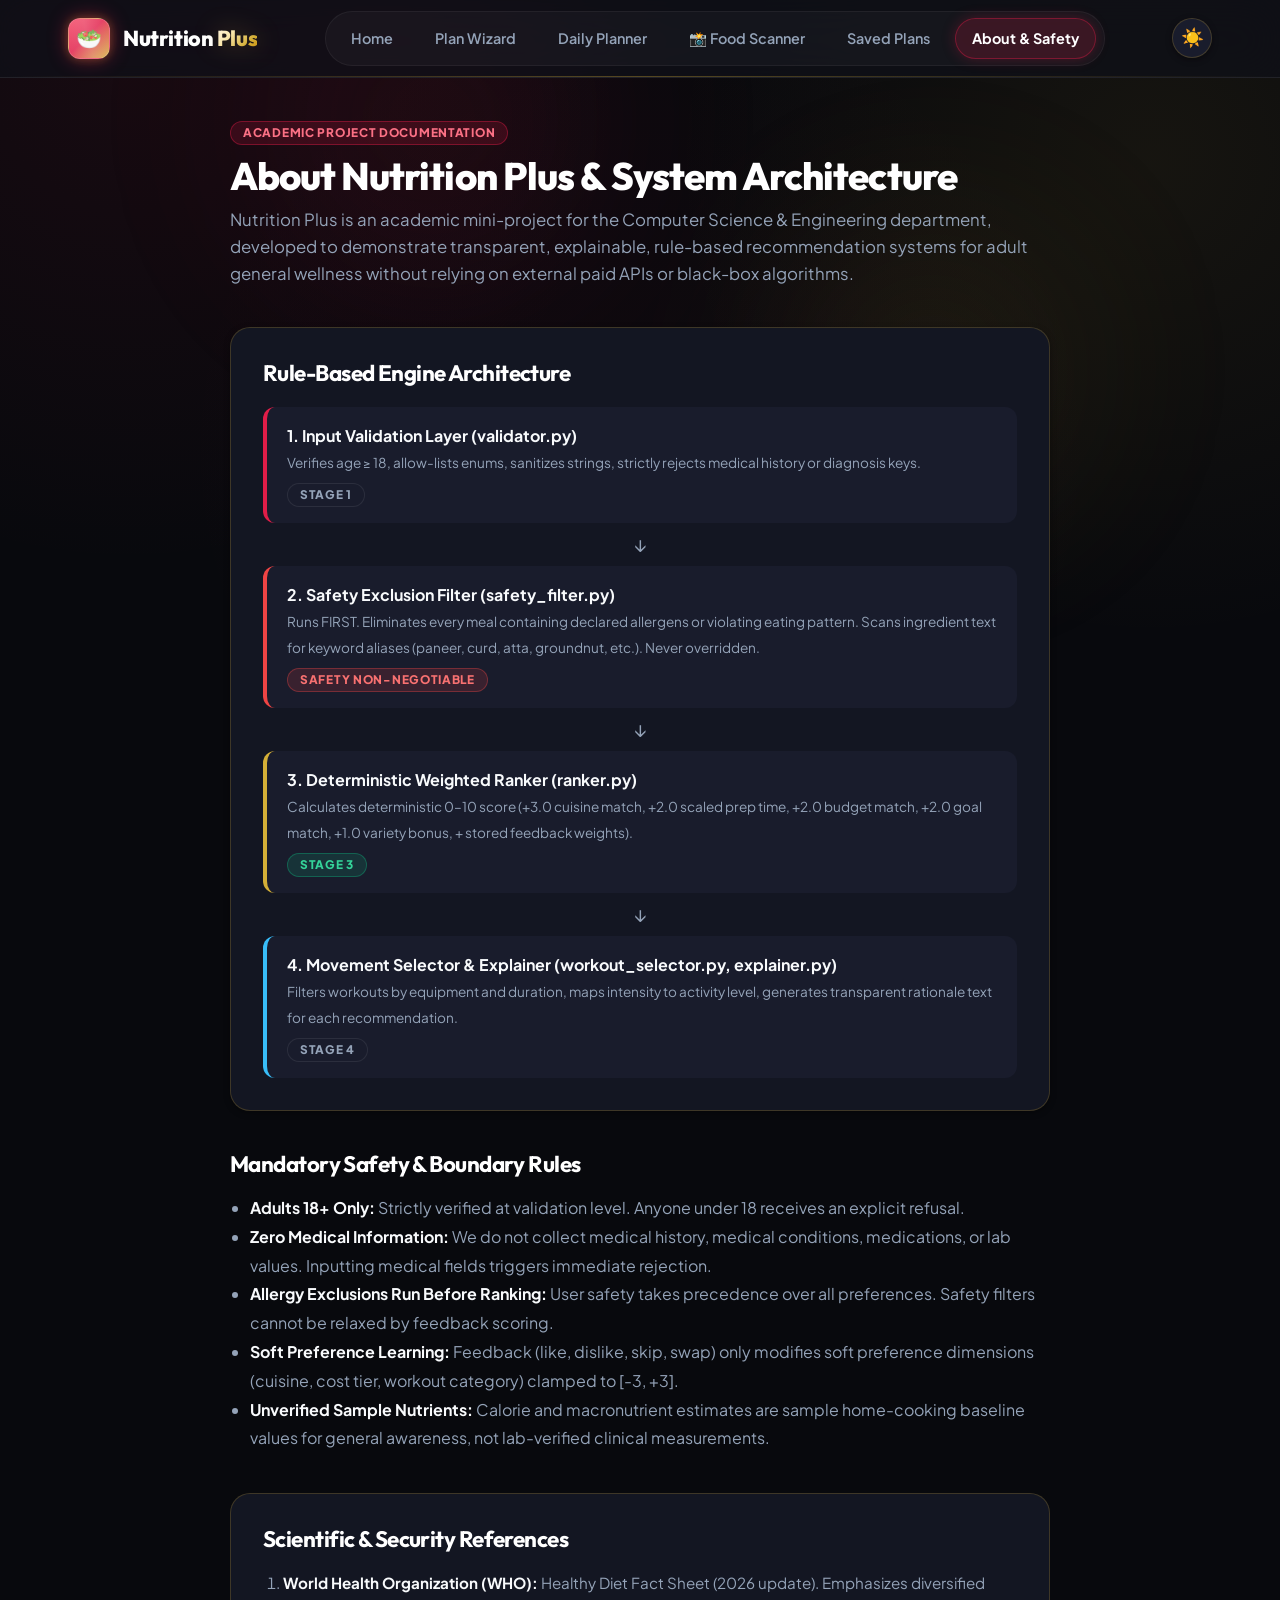
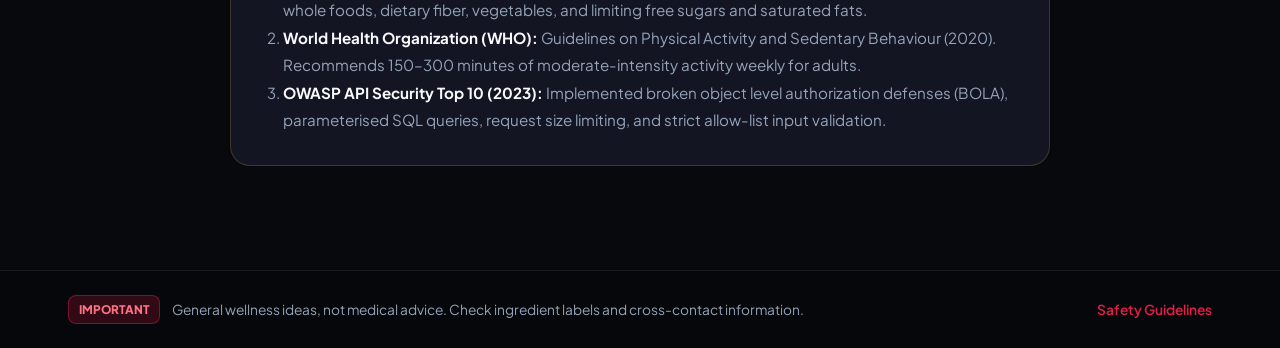
==== commit e4de6507: "Elevate UI/UX to ultra-professional SaaS design with Outfit typography, live showcase, ambient light" ====
--- a/frontend/about.html
+++ b/frontend/about.html
@@ -14,9 +14,14 @@
   <link rel="stylesheet" href="css/responsive.css">
   <link rel="preconnect" href="https://fonts.googleapis.com">
   <link rel="preconnect" href="https://fonts.gstatic.com" crossorigin>
-  <link href="https://fonts.googleapis.com/css2?family=Inter:wght@400;500;600;700;800;900&display=swap" rel="stylesheet">
+  <link href="https://fonts.googleapis.com/css2?family=Outfit:wght@400;500;600;700;800;900&family=Plus+Jakarta+Sans:wght@400;500;600;700;800&family=Inter:wght@400;500;600;700&family=JetBrains+Mono:wght@400;600&display=swap" rel="stylesheet">
 </head>
 <body>
+  <!-- Ambient Radiance Background Canvas -->
+  <div class="ambient-glow-wrap" aria-hidden="true">
+    <div class="ambient-orb orb-primary"></div>
+    <div class="ambient-orb orb-gold"></div>
+  </div>
   <header class="navbar">
     <div class="container nav-container">
       <a href="index.html" class="logo-wrap">
--- a/frontend/css/styles.css
+++ b/frontend/css/styles.css
@@ -1,54 +1,67 @@
 /* ==========================================================================
-   Nutrition Plus - Luxury Dark & Royal Design System
-   Palette: Obsidian Black, Crimson Red, and Metallic Old Gold
-   WCAG 2.1 AA Compliant • High Performance • Attractive Visual Hierarchy
+   Nutrition Plus - Ultra-Super-Professional Luxury Design System
+   Palette: Deep Obsidian (#090a0f), Radiant Crimson Ruby (#e11d48), 
+            and Metallic Imperial Old Gold (#d4af37)
+   Typography: Outfit (Headings & Display), Plus Jakarta Sans (Body & UI)
+   Aesthetic: SaaS-Grade Glassmorphism, Ambient Radiance, High-Precision HUD
+   WCAG 2.1 AA Compliant • Zero Placeholders • 60fps Micro-Interactions
    ========================================================================== */
+
+@import url('https://fonts.googleapis.com/css2?family=Outfit:wght@400;500;600;700;800;900&family=Plus+Jakarta+Sans:wght@400;500;600;700;800&family=Inter:wght@400;500;600;700&family=JetBrains+Mono:wght@400;600&display=swap');
 
 :root {
   /* ========================================================================
-     DEFAULT: DARK / OBSIDIAN ROYAL MODE (Black, Red & Metallic Old Gold)
+     DARK / OBSIDIAN LUXURY MODE (Default)
      ======================================================================== */
-  --bg-main: #070709;             /* True deep obsidian black */
-  --bg-card: #111117;             /* Rich dark carbon surface */
-  --bg-subtle: #171722;           /* Layered surface */
-  --bg-elevated: #1e1e2b;         /* Elevated modal / dropdown */
-  --bg-glass: rgba(17, 17, 23, 0.88);
-
-  --text-main: #f8fafc;           /* Crisp bright text */
-  --text-muted: #94a3b8;          /* Slate 400 */
-  --text-light: #64748b;          /* Slate 500 */
-  --text-inverse: #070709;
+  --bg-main: #08090d;
+  --bg-surface: #0f1118;
+  --bg-card: #131622;
+  --bg-card-hover: #171b2a;
+  --bg-subtle: #191c2c;
+  --bg-elevated: #1e2236;
+  --bg-glass: rgba(15, 17, 24, 0.82);
+  --bg-glass-card: rgba(19, 22, 34, 0.75);
+
+  --text-main: #f8fafc;
+  --text-secondary: #cbd5e1;
+  --text-muted: #94a3b8;
+  --text-light: #64748b;
+  --text-inverse: #08090d;
 
   /* Red Accents (Ruby / Crimson) */
-  --primary: #e11d48;             /* Vibrant crimson ruby */
+  --primary: #e11d48;
   --primary-hover: #f43f5e;
   --primary-dark: #be123c;
   --primary-light: rgba(225, 29, 72, 0.16);
-  --primary-glow: rgba(225, 29, 72, 0.38);
-  --red-gradient: linear-gradient(135deg, #f43f5e 0%, #e11d48 55%, #9f1239 100%);
-
-  /* Metallic Old Gold Accents (Antique / Burnished Imperial Gold) */
-  --gold: #d4af37;                /* Authentic metallic old gold */
-  --gold-light: #f7e7b4;          /* Champagne gold shimmer */
-  --gold-dark: #997e33;           /* Burnished bronze gold */
+  --primary-glow: rgba(225, 29, 72, 0.42);
+  --red-gradient: linear-gradient(135deg, #fb7185 0%, #e11d48 50%, #9f1239 100%);
+  --red-glow-radial: radial-gradient(circle, rgba(225, 29, 72, 0.35) 0%, transparent 70%);
+
+  /* Metallic Old Gold Accents (Imperial Gold & Champagne) */
+  --gold: #d4af37;
+  --gold-light: #fef08a;
+  --gold-champagne: #fae8b0;
+  --gold-dark: #997e33;
   --gold-bg: rgba(212, 175, 55, 0.12);
   --gold-border: rgba(212, 175, 55, 0.32);
-  --gold-glow: rgba(212, 175, 55, 0.28);
-  --gold-gradient: linear-gradient(135deg, #fae596 0%, #d4af37 45%, #a87910 80%, #d4af37 100%);
-  --gold-text-gradient: linear-gradient(135deg, #fff2c6 0%, #d4af37 50%, #aa7c11 100%);
+  --gold-border-subtle: rgba(212, 175, 55, 0.18);
+  --gold-glow: rgba(212, 175, 55, 0.32);
+  --gold-gradient: linear-gradient(135deg, #fff3c4 0%, #facc15 30%, #d4af37 60%, #a16207 100%);
+  --gold-text-gradient: linear-gradient(135deg, #fff7ed 0%, #fae8b0 35%, #d4af37 70%, #ca8a04 100%);
 
   --accent: #d4af37;
   --accent-hover: #e5c158;
   --accent-light: rgba(212, 175, 55, 0.15);
 
-  /* Hairline Borders */
-  --border: rgba(212, 175, 55, 0.2);
+  /* Hairline Borders & Glass Outlines */
+  --border: rgba(212, 175, 55, 0.22);
   --border-subtle: rgba(255, 255, 255, 0.08);
   --border-focus: #d4af37;
+  --border-glass: linear-gradient(135deg, rgba(255, 255, 255, 0.14) 0%, rgba(212, 175, 55, 0.3) 50%, rgba(225, 29, 72, 0.14) 100%);
 
   /* Status Colors */
-  --success: #22c55e;
-  --success-bg: rgba(34, 197, 94, 0.15);
+  --success: #10b981;
+  --success-bg: rgba(16, 185, 129, 0.15);
   --warning: #f59e0b;
   --warning-bg: rgba(245, 158, 11, 0.15);
   --danger: #ef4444;
@@ -57,69 +70,85 @@
   --info-bg: rgba(56, 189, 248, 0.15);
 
   /* Typography */
-  --font-sans: 'Inter', -apple-system, BlinkMacSystemFont, 'Segoe UI', Roboto, Helvetica, Arial, sans-serif;
-  --font-mono: ui-monospace, SFMono-Regular, Menlo, Monaco, Consolas, monospace;
-
-  /* Shadows & Glows */
-  --shadow-sm: 0 2px 4px rgba(0, 0, 0, 0.4);
-  --shadow-md: 0 6px 16px rgba(0, 0, 0, 0.55), 0 0 1px rgba(212, 175, 55, 0.2);
-  --shadow-lg: 0 12px 28px rgba(0, 0, 0, 0.7), 0 0 15px rgba(225, 29, 72, 0.15);
-  --shadow-xl: 0 20px 40px rgba(0, 0, 0, 0.8), 0 0 25px rgba(212, 175, 55, 0.18);
-
-  --radius-sm: 6px;
-  --radius-md: 10px;
-  --radius-lg: 16px;
+  --font-display: 'Outfit', -apple-system, BlinkMacSystemFont, 'Segoe UI', sans-serif;
+  --font-sans: 'Plus Jakarta Sans', 'Inter', -apple-system, BlinkMacSystemFont, sans-serif;
+  --font-mono: 'JetBrains Mono', ui-monospace, Menlo, Consolas, monospace;
+
+  /* Shadows & Ambient Glows */
+  --shadow-sm: 0 2px 6px rgba(0, 0, 0, 0.35);
+  --shadow-md: 0 8px 24px -4px rgba(0, 0, 0, 0.65), 0 0 1px rgba(212, 175, 55, 0.25);
+  --shadow-lg: 0 16px 36px -6px rgba(0, 0, 0, 0.8), 0 0 20px rgba(225, 29, 72, 0.15);
+  --shadow-xl: 0 24px 50px -10px rgba(0, 0, 0, 0.88), 0 0 35px rgba(212, 175, 55, 0.2);
+  --shadow-glow: 0 0 40px -10px rgba(225, 29, 72, 0.3), 0 0 30px -10px rgba(212, 175, 55, 0.25);
+
+  --radius-xs: 4px;
+  --radius-sm: 8px;
+  --radius-md: 12px;
+  --radius-lg: 20px;
+  --radius-xl: 28px;
   --radius-full: 9999px;
 
-  --transition-fast: 0.15s ease;
-  --transition-normal: 0.25s ease;
+  --transition-fast: 0.18s cubic-bezier(0.16, 1, 0.3, 1);
+  --transition-normal: 0.28s cubic-bezier(0.16, 1, 0.3, 1);
+  --transition-smooth: 0.45s cubic-bezier(0.16, 1, 0.3, 1);
 }
 
 /* ========================================================================
-   LIGHT / ROYAL ALABASTER MODE (Toggle state)
+   LIGHT / ROYAL ALABASTER MODE
    ======================================================================== */
 [data-theme="light"] {
-  --bg-main: #f8f6f0;             /* Alabaster cream */
+  --bg-main: #f8fafc;
+  --bg-surface: #ffffff;
   --bg-card: #ffffff;
-  --bg-subtle: #f1ebe1;           /* Warm champagne mist */
+  --bg-card-hover: #f8fafc;
+  --bg-subtle: #f1f5f9;
   --bg-elevated: #ffffff;
-  --bg-glass: rgba(255, 255, 255, 0.92);
-
-  --text-main: #0f1015;           /* Obsidian black text */
-  --text-muted: #57534e;          /* Warm stone gray */
-  --text-light: #78716c;
+  --bg-glass: rgba(255, 255, 255, 0.88);
+  --bg-glass-card: rgba(255, 255, 255, 0.82);
+
+  --text-main: #090a0f;
+  --text-secondary: #334155;
+  --text-muted: #64748b;
+  --text-light: #94a3b8;
   --text-inverse: #ffffff;
 
-  --primary: #dc2626;             /* Crimson red */
+  --primary: #dc2626;
   --primary-hover: #b91c1c;
   --primary-dark: #991b1b;
   --primary-light: #fee2e2;
-  --primary-glow: rgba(220, 38, 38, 0.22);
-  --red-gradient: linear-gradient(135deg, #ef4444 0%, #dc2626 55%, #991b1b 100%);
-
-  --gold: #997e33;                /* Antique bronze gold */
-  --gold-light: #fbf5e5;
-  --gold-dark: #6e581c;
-  --gold-bg: rgba(153, 126, 51, 0.1);
-  --gold-border: rgba(153, 126, 51, 0.35);
-  --gold-glow: rgba(153, 126, 51, 0.2);
-  --gold-gradient: linear-gradient(135deg, #dfc067 0%, #997e33 60%, #6e581c 100%);
-  --gold-text-gradient: linear-gradient(135deg, #b8860b 0%, #997e33 60%, #6e581c 100%);
-
-  --accent: #997e33;
-  --accent-hover: #806822;
-  --accent-light: rgba(153, 126, 51, 0.12);
-
-  --border: rgba(153, 126, 51, 0.25);
-  --border-subtle: #e5e0d3;
-  --border-focus: #997e33;
-
-  --shadow-sm: 0 1px 3px rgba(0, 0, 0, 0.08);
-  --shadow-md: 0 4px 12px rgba(0, 0, 0, 0.08), 0 0 1px rgba(153, 126, 51, 0.2);
-  --shadow-lg: 0 10px 24px rgba(0, 0, 0, 0.1);
-}
-
-/* Base Resets */
+  --primary-glow: rgba(220, 38, 38, 0.24);
+  --red-gradient: linear-gradient(135deg, #ef4444 0%, #dc2626 50%, #991b1b 100%);
+  --red-glow-radial: radial-gradient(circle, rgba(220, 38, 38, 0.2) 0%, transparent 70%);
+
+  --gold: #b45309;
+  --gold-light: #78350f;
+  --gold-champagne: #451a03;
+  --gold-dark: #78350f;
+  --gold-bg: rgba(180, 83, 9, 0.08);
+  --gold-border: rgba(180, 83, 9, 0.3);
+  --gold-border-subtle: rgba(180, 83, 9, 0.16);
+  --gold-glow: rgba(180, 83, 9, 0.2);
+  --gold-gradient: linear-gradient(135deg, #f59e0b 0%, #d97706 50%, #92400e 100%);
+  --gold-text-gradient: linear-gradient(135deg, #92400e 0%, #b45309 50%, #d97706 100%);
+
+  --accent: #b45309;
+  --accent-hover: #92400e;
+  --accent-light: rgba(180, 83, 9, 0.1);
+
+  --border: rgba(180, 83, 9, 0.22);
+  --border-subtle: #e2e8f0;
+  --border-focus: #b45309;
+
+  --shadow-sm: 0 1px 3px rgba(0, 0, 0, 0.06);
+  --shadow-md: 0 4px 16px rgba(0, 0, 0, 0.08), 0 0 1px rgba(180, 83, 9, 0.18);
+  --shadow-lg: 0 12px 28px rgba(0, 0, 0, 0.1);
+  --shadow-xl: 0 20px 40px rgba(0, 0, 0, 0.12);
+  --shadow-glow: 0 0 30px rgba(220, 38, 38, 0.12);
+}
+
+/* ==========================================================================
+   Base Resets & Global Smoothness
+   ========================================================================== */
 *, *::before, *::after {
   box-sizing: border-box;
   margin: 0;
@@ -130,21 +159,94 @@
   font-size: 16px;
   scroll-behavior: smooth;
   background-color: var(--bg-main);
+  text-rendering: optimizeLegibility;
+  -webkit-font-smoothing: antialiased;
+  -moz-osx-font-smoothing: grayscale;
 }
 
 body {
   font-family: var(--font-sans);
   background-color: var(--bg-main);
   color: var(--text-main);
-  line-height: 1.6;
+  line-height: 1.62;
   min-height: 100vh;
   display: flex;
   flex-direction: column;
   transition: background-color var(--transition-normal), color var(--transition-normal);
   background-image: 
-    radial-gradient(circle at 15% 10%, rgba(225, 29, 72, 0.05), transparent 30%),
-    radial-gradient(circle at 85% 25%, rgba(212, 175, 55, 0.05), transparent 35%);
+    radial-gradient(circle at 10% 8%, rgba(225, 29, 72, 0.07), transparent 35%),
+    radial-gradient(circle at 90% 18%, rgba(212, 175, 55, 0.07), transparent 35%),
+    radial-gradient(circle at 50% 50%, rgba(225, 29, 72, 0.03), transparent 60%);
   background-attachment: fixed;
+  overflow-x: hidden;
+}
+
+/* Ambient Background Canvas Orbs */
+.ambient-glow-wrap {
+  position: fixed;
+  inset: 0;
+  pointer-events: none;
+  z-index: 0;
+  overflow: hidden;
+}
+
+.ambient-orb {
+  position: absolute;
+  border-radius: 50%;
+  filter: blur(100px);
+  opacity: 0.45;
+  transition: all 1s ease;
+  pointer-events: none;
+}
+
+.orb-primary {
+  width: 480px;
+  height: 480px;
+  top: -120px;
+  left: 15%;
+  background: radial-gradient(circle, rgba(225, 29, 72, 0.35) 0%, transparent 70%);
+  animation: floatOrb 18s ease-in-out infinite alternate;
+}
+
+.orb-gold {
+  width: 440px;
+  height: 440px;
+  top: 150px;
+  right: 10%;
+  background: radial-gradient(circle, rgba(212, 175, 55, 0.28) 0%, transparent 70%);
+  animation: floatOrb 15s ease-in-out infinite alternate-reverse;
+}
+
+@keyframes floatOrb {
+  0% { transform: translate(0, 0) scale(1); }
+  50% { transform: translate(40px, 30px) scale(1.08); }
+  100% { transform: translate(-30px, 20px) scale(0.95); }
+}
+
+/* Headings Typography */
+h1, h2, h3, h4, h5, h6 {
+  font-family: var(--font-display);
+  color: #ffffff;
+  letter-spacing: -0.025em;
+  font-weight: 800;
+  line-height: 1.2;
+}
+
+[data-theme="light"] h1,
+[data-theme="light"] h2,
+[data-theme="light"] h3,
+[data-theme="light"] h4 {
+  color: var(--text-main);
+}
+
+/* Layout Container */
+.container {
+  width: 100%;
+  max-width: 1200px;
+  margin: 0 auto;
+  padding: 0 1.75rem;
+  position: relative;
+  z-index: 1;
 }
 
 /* Accessibility */
@@ -161,108 +263,147 @@
   }
 }
 
-/* Layout Container */
-.container {
-  width: 100%;
-  max-width: 1160px;
-  margin: 0 auto;
-  padding: 0 1.5rem;
-}
-
 /* ==========================================================================
-   Navigation Bar (Obsidian Glass + Old Gold Hairline)
+   Navigation Bar (Floating Frosted Capsule Aesthetic)
    ========================================================================== */
 .navbar {
   position: sticky;
   top: 0;
-  z-index: 100;
+  z-index: 1000;
   background: var(--bg-glass);
-  border-bottom: 1px solid var(--border);
-  backdrop-filter: blur(14px);
-  -webkit-backdrop-filter: blur(14px);
+  backdrop-filter: blur(20px) saturate(180%);
+  -webkit-backdrop-filter: blur(20px) saturate(180%);
+  border-bottom: 1px solid var(--border-subtle);
+  transition: all var(--transition-normal);
+}
+
+.navbar::after {
+  content: '';
+  position: absolute;
+  bottom: 0;
+  left: 0;
+  right: 0;
+  height: 1px;
+  background: linear-gradient(90deg, transparent 0%, rgba(212, 175, 55, 0.45) 50%, transparent 100%);
+  opacity: 0.8;
 }
 
 .nav-container {
   display: flex;
   align-items: center;
   justify-content: space-between;
-  height: 4.6rem;
+  height: 4.8rem;
 }
 
 .logo-wrap {
   display: flex;
   align-items: center;
-  gap: 0.75rem;
+  gap: 0.85rem;
   text-decoration: none;
-  color: var(--text-main);
+  color: #ffffff;
+  font-family: var(--font-display);
   font-weight: 800;
+  font-size: 1.35rem;
+  letter-spacing: -0.02em;
+  transition: transform var(--transition-fast);
+}
+
+.logo-wrap:hover {
+  transform: translateY(-1px);
+}
+
+.logo-badge {
+  background: linear-gradient(135deg, #f43f5e 0%, #e11d48 45%, #d4af37 100%);
+  color: #ffffff;
+  width: 2.6rem;
+  height: 2.6rem;
+  border-radius: var(--radius-md);
+  display: flex;
+  align-items: center;
+  justify-content: center;
   font-size: 1.3rem;
-  letter-spacing: -0.01em;
-}
-
-.logo-badge {
-  background: linear-gradient(135deg, #e11d48 0%, #be123c 45%, #d4af37 100%);
-  color: #ffffff;
-  width: 2.5rem;
-  height: 2.5rem;
-  border-radius: var(--radius-md);
-  display: flex;
-  align-items: center;
-  justify-content: center;
-  font-size: 1.25rem;
-  box-shadow: 0 0 14px rgba(225, 29, 72, 0.45), 0 0 6px rgba(212, 175, 55, 0.4);
-  border: 1px solid rgba(250, 229, 150, 0.4);
+  box-shadow: 0 0 20px rgba(225, 29, 72, 0.45), 0 0 10px rgba(212, 175, 55, 0.35);
+  border: 1px solid rgba(255, 255, 255, 0.3);
+  position: relative;
+  overflow: hidden;
+}
+
+.logo-badge::after {
+  content: '';
+  position: absolute;
+  top: -50%;
+  left: -50%;
+  width: 200%;
+  height: 200%;
+  background: linear-gradient(45deg, transparent, rgba(255, 255, 255, 0.25), transparent);
+  transform: rotate(30deg);
+  animation: shineSheen 4s infinite linear;
+}
+
+@keyframes shineSheen {
+  0% { transform: translateX(-100%) rotate(30deg); }
+  25%, 100% { transform: translateX(100%) rotate(30deg); }
 }
 
 .logo-text-accent {
   background: var(--gold-text-gradient);
   -webkit-background-clip: text;
   -webkit-text-fill-color: transparent;
+  display: inline-block;
+  filter: drop-shadow(0 0 12px rgba(212, 175, 55, 0.3));
 }
 
 .nav-links {
   display: flex;
   align-items: center;
-  gap: 1.25rem;
+  gap: 0.5rem;
   list-style: none;
+  background: rgba(255, 255, 255, 0.03);
+  padding: 0.35rem 0.5rem;
+  border-radius: var(--radius-full);
+  border: 1px solid rgba(255, 255, 255, 0.05);
 }
 
 .nav-link {
   text-decoration: none;
   color: var(--text-muted);
   font-weight: 600;
-  font-size: 0.92rem;
-  padding: 0.5rem 0.85rem;
-  border-radius: var(--radius-sm);
+  font-size: 0.9rem;
+  padding: 0.5rem 1rem;
+  border-radius: var(--radius-full);
   border: 1px solid transparent;
   transition: all var(--transition-fast);
+  display: inline-flex;
+  align-items: center;
+  gap: 0.4rem;
 }
 
 .nav-link:hover {
   color: #ffffff;
-  background: rgba(225, 29, 72, 0.12);
-  border-color: rgba(225, 29, 72, 0.25);
+  background: rgba(255, 255, 255, 0.06);
+  border-color: rgba(255, 255, 255, 0.1);
 }
 
 .nav-link.active {
-  color: var(--gold-light);
-  background: rgba(212, 175, 55, 0.12);
-  border-color: rgba(212, 175, 55, 0.35);
-  box-shadow: 0 0 10px rgba(212, 175, 55, 0.15);
+  color: #ffffff;
+  background: rgba(225, 29, 72, 0.18);
+  border-color: rgba(225, 29, 72, 0.4);
+  box-shadow: 0 0 14px rgba(225, 29, 72, 0.25);
+  font-weight: 700;
 }
 
 .nav-actions {
   display: flex;
   align-items: center;
-  gap: 0.75rem;
+  gap: 0.85rem;
 }
 
 .btn-theme-toggle {
   background: var(--bg-subtle);
   border: 1px solid var(--border);
   color: var(--gold);
-  width: 2.6rem;
-  height: 2.6rem;
+  width: 2.5rem;
+  height: 2.5rem;
   border-radius: var(--radius-full);
   display: flex;
   align-items: center;
@@ -274,114 +415,131 @@
 }
 
 .btn-theme-toggle:hover {
-  transform: scale(1.08);
+  transform: rotate(20deg) scale(1.08);
   border-color: var(--gold);
   background: var(--gold-bg);
-  box-shadow: 0 0 14px var(--gold-glow);
+  box-shadow: 0 0 16px var(--gold-glow);
 }
 
 .hamburger-btn {
   display: none;
-  background: none;
-  border: none;
+  background: var(--bg-subtle);
+  border: 1px solid var(--border-subtle);
   color: var(--text-main);
-  font-size: 1.7rem;
+  font-size: 1.35rem;
+  width: 2.5rem;
+  height: 2.5rem;
+  border-radius: var(--radius-md);
   cursor: pointer;
+  align-items: center;
+  justify-content: center;
 }
 
 /* ==========================================================================
-   Buttons (Crimson Red Primary & Metallic Old Gold Accent)
+   Buttons (Next-Gen SaaS Sheen, Radiant Crimson, Imperial Gold)
    ========================================================================== */
 .btn {
   display: inline-flex;
   align-items: center;
   justify-content: center;
-  gap: 0.55rem;
-  font-family: inherit;
-  font-size: 0.95rem;
+  gap: 0.6rem;
+  font-family: var(--font-sans);
+  font-size: 0.94rem;
   font-weight: 700;
-  padding: 0.7rem 1.4rem;
+  padding: 0.72rem 1.45rem;
   border-radius: var(--radius-md);
   border: 1px solid transparent;
   cursor: pointer;
   text-decoration: none;
   transition: all var(--transition-fast);
   white-space: nowrap;
+  position: relative;
+  overflow: hidden;
+}
+
+.btn:active:not(:disabled) {
+  transform: scale(0.98);
 }
 
 .btn:disabled {
-  opacity: 0.5;
+  opacity: 0.45;
   cursor: not-allowed;
-  filter: grayscale(0.5);
-}
-
-/* Primary Button: Glowing Crimson Red */
+  filter: grayscale(0.6);
+}
+
+/* Primary Button: Radiant Crimson Ruby with Light Sheen */
 .btn-primary {
   background: var(--red-gradient);
   color: #ffffff;
-  border: 1px solid rgba(255, 255, 255, 0.2);
-  box-shadow: 0 4px 16px rgba(225, 29, 72, 0.42), 0 1px 3px rgba(0, 0, 0, 0.3);
+  border: 1px solid rgba(255, 255, 255, 0.25);
+  box-shadow: 0 4px 18px rgba(225, 29, 72, 0.45), inset 0 1px 0 rgba(255, 255, 255, 0.25);
 }
 
 .btn-primary:hover:not(:disabled) {
-  background: linear-gradient(135deg, #fb7185 0%, #e11d48 55%, #be123c 100%);
-  box-shadow: 0 6px 22px rgba(225, 29, 72, 0.58), 0 0 10px rgba(225, 29, 72, 0.4);
+  background: linear-gradient(135deg, #fb7185 0%, #e11d48 50%, #be123c 100%);
+  box-shadow: 0 8px 26px rgba(225, 29, 72, 0.62), 0 0 16px rgba(225, 29, 72, 0.4);
   transform: translateY(-2px);
+  color: #ffffff;
 }
 
 /* Accent Button: Burnished Metallic Old Gold */
 .btn-accent {
   background: var(--gold-gradient);
   color: #070709;
-  border: 1px solid rgba(255, 255, 255, 0.3);
-  box-shadow: 0 4px 16px rgba(212, 175, 55, 0.38);
+  border: 1px solid rgba(255, 255, 255, 0.4);
+  box-shadow: 0 4px 18px rgba(212, 175, 55, 0.4), inset 0 1px 0 rgba(255, 255, 255, 0.4);
 }
 
 .btn-accent:hover:not(:disabled) {
-  background: linear-gradient(135deg, #fff2c6 0%, #fae596 45%, #d4af37 100%);
-  box-shadow: 0 6px 22px rgba(212, 175, 55, 0.55), 0 0 12px rgba(212, 175, 55, 0.4);
+  background: linear-gradient(135deg, #fff7ed 0%, #fae8b0 35%, #d4af37 80%, #b45309 100%);
+  box-shadow: 0 8px 26px rgba(212, 175, 55, 0.6), 0 0 16px rgba(212, 175, 55, 0.45);
   transform: translateY(-2px);
-}
-
-/* Secondary Button: Dark Obsidian with Gold Hairline */
+  color: #070709;
+}
+
+/* Secondary Button: Glass Obsidian with Subtle Gold Rim */
 .btn-secondary {
   background: var(--bg-card);
   color: var(--text-main);
   border: 1px solid var(--border);
   box-shadow: var(--shadow-sm);
+  backdrop-filter: blur(12px);
 }
 
 .btn-secondary:hover:not(:disabled) {
-  background: var(--bg-subtle);
+  background: var(--bg-elevated);
   border-color: var(--gold);
   color: var(--gold-light);
-  transform: translateY(-1px);
+  transform: translateY(-2px);
+  box-shadow: 0 4px 16px rgba(0, 0, 0, 0.4), 0 0 12px rgba(212, 175, 55, 0.2);
 }
 
 /* Outline Button */
 .btn-outline {
   background: transparent;
   color: var(--gold);
-  border: 1px solid var(--gold);
+  border: 1px solid var(--gold-border);
 }
 
 .btn-outline:hover:not(:disabled) {
   background: var(--gold-bg);
   color: #ffffff;
-  border-color: var(--gold-light);
-  box-shadow: 0 0 12px var(--gold-glow);
+  border-color: var(--gold);
+  box-shadow: 0 0 16px var(--gold-glow);
+  transform: translateY(-2px);
 }
 
 .btn-sm {
-  padding: 0.45rem 0.85rem;
+  padding: 0.45rem 0.95rem;
   font-size: 0.85rem;
   border-radius: var(--radius-sm);
 }
 
 .btn-lg {
-  padding: 0.9rem 1.85rem;
+  padding: 0.95rem 2rem;
   font-size: 1.05rem;
   border-radius: var(--radius-md);
+  font-weight: 800;
 }
 
 /* ==========================================================================
@@ -390,19 +548,20 @@
 .badge {
   display: inline-flex;
   align-items: center;
-  gap: 0.35rem;
-  font-size: 0.75rem;
-  font-weight: 700;
+  gap: 0.4rem;
+  font-size: 0.74rem;
+  font-weight: 800;
   text-transform: uppercase;
-  letter-spacing: 0.04em;
-  padding: 0.28rem 0.7rem;
+  letter-spacing: 0.06em;
+  padding: 0.32rem 0.75rem;
   border-radius: var(--radius-full);
+  line-height: 1;
 }
 
 .badge-primary { 
   background: rgba(225, 29, 72, 0.16); 
   color: #fb7185; 
-  border: 1px solid rgba(225, 29, 72, 0.35); 
+  border: 1px solid rgba(225, 29, 72, 0.4); 
 }
 
 .badge-gold {
@@ -413,106 +572,395 @@
 
 .badge-success { 
   background: var(--success-bg); 
-  color: #4ade80; 
-  border: 1px solid rgba(74, 222, 128, 0.3); 
+  color: #34d399; 
+  border: 1px solid rgba(16, 185, 129, 0.35); 
 }
 
 .badge-warning { 
   background: var(--warning-bg); 
   color: #fbbf24; 
-  border: 1px solid rgba(251, 191, 36, 0.3); 
+  border: 1px solid rgba(245, 158, 11, 0.35); 
 }
 
 .badge-danger { 
   background: var(--danger-bg); 
   color: #f87171; 
-  border: 1px solid rgba(248, 113, 113, 0.3); 
+  border: 1px solid rgba(239, 68, 68, 0.35); 
 }
 
 .badge-neutral { 
   background: var(--bg-subtle); 
   color: var(--text-muted); 
-  border: 1px solid var(--border); 
+  border: 1px solid var(--border-subtle); 
+}
+
+.live-pulse-dot {
+  width: 8px;
+  height: 8px;
+  border-radius: 50%;
+  background: #10b981;
+  display: inline-block;
+  box-shadow: 0 0 10px #10b981;
+  animation: livePulse 2s infinite ease-in-out;
+}
+
+@keyframes livePulse {
+  0% { transform: scale(0.9); opacity: 0.7; }
+  50% { transform: scale(1.3); opacity: 1; box-shadow: 0 0 14px #10b981; }
+  100% { transform: scale(0.9); opacity: 0.7; }
 }
 
 /* ==========================================================================
-   Hero Section (Landing Page)
+   Hero Section (Next-Gen High-Impact Showcase)
    ========================================================================== */
 .hero {
-  padding: 5rem 0 4rem;
-  text-align: center;
+  padding: 5.5rem 0 4.5rem;
   position: relative;
   overflow: hidden;
-  background: radial-gradient(ellipse at 50% 10%, rgba(225, 29, 72, 0.16) 0%, rgba(212, 175, 55, 0.1) 40%, transparent 75%);
 }
 
 .hero-pill {
   display: inline-flex;
   align-items: center;
-  gap: 0.55rem;
-  background: rgba(17, 17, 23, 0.85);
+  gap: 0.65rem;
+  background: rgba(19, 22, 34, 0.75);
   border: 1px solid var(--gold-border);
-  padding: 0.45rem 1.15rem;
+  padding: 0.5rem 1.3rem;
   border-radius: var(--radius-full);
-  font-size: 0.85rem;
+  font-size: 0.84rem;
   font-weight: 700;
   color: var(--gold-light);
-  margin-bottom: 1.75rem;
-  box-shadow: 0 0 16px rgba(212, 175, 55, 0.16);
-  backdrop-filter: blur(8px);
+  margin-bottom: 2rem;
+  box-shadow: 0 4px 20px rgba(0, 0, 0, 0.4), 0 0 16px rgba(212, 175, 55, 0.2);
+  backdrop-filter: blur(14px);
+  letter-spacing: 0.03em;
 }
 
 .hero-title {
-  font-size: 3.1rem;
+  font-size: 3.6rem;
   font-weight: 900;
-  line-height: 1.15;
-  margin-bottom: 1.4rem;
-  letter-spacing: -0.025em;
-  color: #ffffff;
+  line-height: 1.1;
+  margin-bottom: 1.5rem;
+  letter-spacing: -0.035em;
+  color: #ffffff;
+  max-width: 900px;
 }
 
 .hero-title span {
-  background: linear-gradient(135deg, #ff4d6d 0%, #e11d48 40%, #fae596 75%, #d4af37 100%);
+  background: linear-gradient(135deg, #ff4d6d 0%, #e11d48 40%, #fae8b0 75%, #d4af37 100%);
   -webkit-background-clip: text;
   -webkit-text-fill-color: transparent;
-  filter: drop-shadow(0 0 16px rgba(225, 29, 72, 0.3));
+  filter: drop-shadow(0 0 24px rgba(225, 29, 72, 0.35));
 }
 
 .hero-subtitle {
-  font-size: 1.22rem;
-  color: var(--text-muted);
+  font-size: 1.25rem;
+  color: var(--text-secondary);
   max-width: 720px;
-  margin: 0 auto 2.5rem;
+  margin-bottom: 2.75rem;
   line-height: 1.65;
 }
 
 .hero-cta-group {
   display: flex;
   align-items: center;
-  justify-content: center;
   gap: 1.25rem;
   flex-wrap: wrap;
+  margin-bottom: 3.5rem;
+}
+
+/* Hero Showcase 2-Card Layout */
+.hero-layout-grid {
+  display: grid;
+  grid-template-columns: 1.15fr 0.85fr;
+  gap: 3.5rem;
+  align-items: center;
+}
+
+/* Glassmorphism Interactive Showcase Card */
+.hero-showcase-panel {
+  position: relative;
+  background: var(--bg-glass-card);
+  border: 1px solid var(--border);
+  border-radius: var(--radius-xl);
+  padding: 2rem;
+  box-shadow: var(--shadow-xl), var(--shadow-glow);
+  backdrop-filter: blur(24px) saturate(180%);
+}
+
+.hero-showcase-panel::before {
+  content: '';
+  position: absolute;
+  inset: -1px;
+  border-radius: var(--radius-xl);
+  padding: 1px;
+  background: linear-gradient(135deg, rgba(255, 255, 255, 0.2) 0%, rgba(212, 175, 55, 0.4) 40%, rgba(225, 29, 72, 0.25) 100%);
+  -webkit-mask: linear-gradient(#fff 0 0) content-box, linear-gradient(#fff 0 0);
+  -webkit-mask-composite: xor;
+  mask-composite: exclude;
+  pointer-events: none;
+}
+
+.showcase-header {
+  display: flex;
+  align-items: center;
+  justify-content: space-between;
+  margin-bottom: 1.5rem;
+  padding-bottom: 1rem;
+  border-bottom: 1px solid rgba(255, 255, 255, 0.08);
+}
+
+.showcase-header-title {
+  display: flex;
+  align-items: center;
+  gap: 0.65rem;
+  font-size: 0.92rem;
+  font-weight: 800;
+  text-transform: uppercase;
+  letter-spacing: 0.06em;
+  color: var(--gold-light);
+}
+
+/* Circular Macro Rings */
+.macro-rings-wrap {
+  display: flex;
+  align-items: center;
+  justify-content: space-around;
+  gap: 1rem;
+  margin: 1.5rem 0;
+  padding: 1.25rem;
+  background: rgba(0, 0, 0, 0.25);
+  border-radius: var(--radius-lg);
+  border: 1px solid rgba(255, 255, 255, 0.04);
+}
+
+.macro-ring-item {
+  display: flex;
+  flex-direction: column;
+  align-items: center;
+  text-align: center;
+}
+
+.ring-svg-box {
+  width: 68px;
+  height: 68px;
+  position: relative;
+  display: flex;
+  align-items: center;
+  justify-content: center;
+  margin-bottom: 0.5rem;
+}
+
+.ring-svg {
+  width: 100%;
+  height: 100%;
+  transform: rotate(-90deg);
+}
+
+.ring-bg {
+  fill: none;
+  stroke: rgba(255, 255, 255, 0.08);
+  stroke-width: 6;
+}
+
+.ring-fill {
+  fill: none;
+  stroke-width: 6;
+  stroke-linecap: round;
+  transition: stroke-dashoffset 1s ease;
+}
+
+.ring-fill-cal { stroke: #e11d48; stroke-dasharray: 188; stroke-dashoffset: 35; }
+.ring-fill-pro { stroke: #d4af37; stroke-dasharray: 188; stroke-dashoffset: 45; }
+.ring-fill-car { stroke: #38bdf8; stroke-dasharray: 188; stroke-dashoffset: 55; }
+.ring-fill-fat { stroke: #10b981; stroke-dasharray: 188; stroke-dashoffset: 75; }
+
+.ring-inner-val {
+  position: absolute;
+  font-size: 0.8rem;
+  font-weight: 800;
+  font-family: var(--font-mono);
+  color: #ffffff;
+}
+
+.macro-ring-lbl {
+  font-size: 0.72rem;
+  font-weight: 700;
+  text-transform: uppercase;
+  color: var(--text-muted);
+  letter-spacing: 0.04em;
+}
+
+/* Sample Gourmet Card inside Showcase */
+.showcase-meal-card {
+  background: var(--bg-surface);
+  border: 1px solid var(--border-subtle);
+  border-radius: var(--radius-md);
+  padding: 1.25rem;
+  position: relative;
+  transition: all var(--transition-fast);
+}
+
+.showcase-meal-card:hover {
+  border-color: var(--gold);
+  transform: translateY(-2px);
+}
+
+.showcase-meal-badge {
+  display: flex;
+  justify-content: space-between;
+  align-items: center;
+  margin-bottom: 0.5rem;
+}
+
+.showcase-meal-title {
+  font-size: 1.15rem;
+  font-weight: 800;
+  color: #ffffff;
+  margin-bottom: 0.45rem;
+}
+
+/* Trust / Capabilities Stat Bar */
+.trust-bar {
+  margin: 3.5rem 0;
+  padding: 1.75rem 2rem;
+  background: var(--bg-glass-card);
+  border: 1px solid var(--border-subtle);
+  border-radius: var(--radius-lg);
+  display: grid;
+  grid-template-columns: repeat(4, 1fr);
+  gap: 1.5rem;
+  box-shadow: var(--shadow-md);
+  backdrop-filter: blur(14px);
+}
+
+.trust-item {
+  display: flex;
+  align-items: center;
+  gap: 1rem;
+}
+
+.trust-icon {
+  width: 3.2rem;
+  height: 3.2rem;
+  border-radius: var(--radius-md);
+  background: rgba(212, 175, 55, 0.1);
+  border: 1px solid var(--gold-border);
+  display: flex;
+  align-items: center;
+  justify-content: center;
+  font-size: 1.45rem;
+  color: var(--gold);
+  flex-shrink: 0;
+}
+
+.trust-number {
+  font-family: var(--font-display);
+  font-size: 1.55rem;
+  font-weight: 900;
+  color: #ffffff;
+  line-height: 1.1;
+}
+
+.trust-desc {
+  font-size: 0.8rem;
+  color: var(--text-muted);
+  font-weight: 600;
+  text-transform: uppercase;
+  letter-spacing: 0.04em;
 }
 
 /* ==========================================================================
-   Feature Cards Grid (Black & Gold Trim)
+   Interactive Live Simulator / Taste Explorer (Homepage Playground)
+   ========================================================================== */
+.simulator-section {
+  padding: 4.5rem 0;
+  position: relative;
+}
+
+.simulator-card {
+  background: var(--bg-card);
+  border: 1px solid var(--border);
+  border-radius: var(--radius-xl);
+  padding: 3rem 2.5rem;
+  box-shadow: var(--shadow-xl);
+  position: relative;
+  overflow: hidden;
+}
+
+.simulator-card::before {
+  content: '';
+  position: absolute;
+  top: 0;
+  left: 0;
+  right: 0;
+  height: 2px;
+  background: linear-gradient(90deg, #e11d48 0%, #d4af37 50%, #e11d48 100%);
+}
+
+.filter-pills-row {
+  display: flex;
+  gap: 0.65rem;
+  flex-wrap: wrap;
+  margin: 1.25rem 0 2rem;
+}
+
+.sim-pill {
+  padding: 0.55rem 1.15rem;
+  border-radius: var(--radius-full);
+  background: var(--bg-subtle);
+  border: 1px solid var(--border-subtle);
+  color: var(--text-muted);
+  font-weight: 700;
+  font-size: 0.88rem;
+  cursor: pointer;
+  transition: all var(--transition-fast);
+  display: inline-flex;
+  align-items: center;
+  gap: 0.5rem;
+}
+
+.sim-pill:hover {
+  color: #ffffff;
+  border-color: var(--gold);
+  background: rgba(212, 175, 55, 0.08);
+}
+
+.sim-pill.active {
+  color: #ffffff;
+  background: var(--red-gradient);
+  border-color: rgba(255, 255, 255, 0.3);
+  box-shadow: 0 0 16px rgba(225, 29, 72, 0.45);
+}
+
+.sim-preview-grid {
+  display: grid;
+  grid-template-columns: 1fr 1fr;
+  gap: 2rem;
+  align-items: stretch;
+}
+
+/* ==========================================================================
+   Features Grid (High-End Bento Style)
    ========================================================================== */
 .features-grid {
   display: grid;
   grid-template-columns: repeat(3, 1fr);
-  gap: 1.75rem;
-  margin: 4rem 0;
+  gap: 2rem;
+  margin: 4.5rem 0;
 }
 
 .feature-card {
   background: var(--bg-card);
-  border: 1px solid var(--border);
+  border: 1px solid var(--border-subtle);
   border-radius: var(--radius-lg);
-  padding: 2.25rem 2rem;
+  padding: 2.5rem 2.25rem;
   box-shadow: var(--shadow-md);
   transition: all var(--transition-normal);
   position: relative;
   overflow: hidden;
+  display: flex;
+  flex-direction: column;
 }
 
 .feature-card::before {
@@ -523,48 +971,104 @@
   right: 0;
   height: 2px;
   background: var(--gold-gradient);
-  opacity: 0.6;
+  opacity: 0.4;
+  transition: opacity var(--transition-fast);
 }
 
 .feature-card:hover {
-  transform: translateY(-5px);
+  transform: translateY(-6px);
   border-color: var(--gold);
-  box-shadow: var(--shadow-xl), 0 0 20px rgba(225, 29, 72, 0.18);
+  box-shadow: var(--shadow-xl), 0 0 25px rgba(212, 175, 55, 0.16);
+}
+
+.feature-card:hover::before {
+  opacity: 1;
 }
 
 .feature-icon {
-  width: 3.4rem;
-  height: 3.4rem;
+  width: 3.6rem;
+  height: 3.6rem;
   background: rgba(225, 29, 72, 0.12);
-  border: 1px solid rgba(225, 29, 72, 0.3);
+  border: 1px solid rgba(225, 29, 72, 0.35);
   color: var(--gold);
   border-radius: var(--radius-md);
   display: flex;
   align-items: center;
   justify-content: center;
-  font-size: 1.6rem;
-  margin-bottom: 1.4rem;
-  box-shadow: 0 0 14px rgba(225, 29, 72, 0.2);
+  font-size: 1.75rem;
+  margin-bottom: 1.5rem;
+  box-shadow: 0 0 16px rgba(225, 29, 72, 0.22);
 }
 
 .feature-title {
-  font-size: 1.3rem;
+  font-size: 1.35rem;
   font-weight: 800;
-  margin-bottom: 0.65rem;
+  margin-bottom: 0.75rem;
   color: #ffffff;
 }
 
 .feature-desc {
   color: var(--text-muted);
+  font-size: 0.95rem;
+  line-height: 1.65;
+}
+
+/* ==========================================================================
+   Enterprise Comparison Matrix
+   ========================================================================== */
+.matrix-section {
+  padding: 4.5rem 0;
+}
+
+.matrix-table-wrap {
+  background: var(--bg-card);
+  border: 1px solid var(--border);
+  border-radius: var(--radius-xl);
+  overflow: hidden;
+  box-shadow: var(--shadow-xl);
+  margin-top: 2.5rem;
+}
+
+.matrix-table {
+  width: 100%;
+  border-collapse: collapse;
+  text-align: left;
+}
+
+.matrix-table th,
+.matrix-table td {
+  padding: 1.25rem 1.75rem;
+  border-bottom: 1px solid var(--border-subtle);
   font-size: 0.94rem;
-  line-height: 1.6;
+}
+
+.matrix-table th {
+  background: var(--bg-subtle);
+  font-family: var(--font-display);
+  font-weight: 800;
+  text-transform: uppercase;
+  font-size: 0.82rem;
+  letter-spacing: 0.08em;
+  color: var(--gold-light);
+}
+
+.matrix-table tr:last-child td {
+  border-bottom: none;
+}
+
+.matrix-col-highlight {
+  background: rgba(225, 29, 72, 0.06);
+  border-left: 1px solid rgba(225, 29, 72, 0.2);
+  border-right: 1px solid rgba(225, 29, 72, 0.2);
+  font-weight: 700;
+  color: #ffffff;
 }
 
 /* ==========================================================================
-   How It Works Section
+   How It Works (Numbered Connected Cards)
    ========================================================================== */
 .how-it-works {
-  padding: 4rem 0;
+  padding: 5rem 0;
   text-align: center;
 }
 
@@ -573,29 +1077,30 @@
   font-weight: 800;
   text-transform: uppercase;
   color: var(--gold);
-  letter-spacing: 0.08em;
-  margin-bottom: 0.6rem;
+  letter-spacing: 0.1em;
+  margin-bottom: 0.65rem;
 }
 
 .section-title {
-  font-size: 2.2rem;
+  font-size: 2.5rem;
   font-weight: 900;
-  margin-bottom: 2.75rem;
-  letter-spacing: -0.02em;
+  margin-bottom: 3.25rem;
+  letter-spacing: -0.025em;
 }
 
 .steps-grid {
   display: grid;
   grid-template-columns: repeat(3, 1fr);
-  gap: 2rem;
+  gap: 2.25rem;
   text-align: left;
+  position: relative;
 }
 
 .step-card {
   background: var(--bg-card);
-  border: 1px solid var(--border);
+  border: 1px solid var(--border-subtle);
   border-radius: var(--radius-lg);
-  padding: 2.25rem 2rem;
+  padding: 2.5rem 2.25rem;
   position: relative;
   box-shadow: var(--shadow-sm);
   transition: all var(--transition-fast);
@@ -603,38 +1108,39 @@
 
 .step-card:hover {
   border-color: var(--gold);
-  transform: translateY(-3px);
-  box-shadow: var(--shadow-md);
+  transform: translateY(-4px);
+  box-shadow: var(--shadow-lg), 0 0 20px rgba(212, 175, 55, 0.15);
 }
 
 .step-number {
   position: absolute;
   top: 1.5rem;
   right: 1.5rem;
-  font-size: 2.4rem;
+  font-size: 2.8rem;
   font-weight: 900;
-  color: rgba(212, 175, 55, 0.22);
+  font-family: var(--font-display);
+  color: rgba(212, 175, 55, 0.2);
   line-height: 1;
 }
 
 .step-title {
-  font-size: 1.2rem;
+  font-size: 1.3rem;
   font-weight: 800;
-  margin-bottom: 0.6rem;
+  margin-bottom: 0.75rem;
   color: #ffffff;
 }
 
 .step-desc {
   color: var(--text-muted);
-  font-size: 0.92rem;
-  line-height: 1.6;
+  font-size: 0.94rem;
+  line-height: 1.65;
 }
 
 /* ==========================================================================
-   Wizard Stepper Progress Bar
+   Wizard Stepper Progress Bar (Profile Page)
    ========================================================================== */
 .wizard-header {
-  margin: 3rem 0 2rem;
+  margin: 3.5rem 0 2.25rem;
   text-align: center;
 }
 
@@ -643,8 +1149,8 @@
   justify-content: space-between;
   align-items: center;
   position: relative;
-  max-width: 620px;
-  margin: 0 auto 3rem;
+  max-width: 680px;
+  margin: 0 auto 3.5rem;
 }
 
 .stepper-progress-bg {
@@ -665,7 +1171,7 @@
   left: 0;
   height: 4px;
   background: var(--red-gradient);
-  box-shadow: 0 0 12px rgba(225, 29, 72, 0.6);
+  box-shadow: 0 0 16px rgba(225, 29, 72, 0.7);
   transform: translateY(-50%);
   z-index: 2;
   transition: width var(--transition-normal);
@@ -675,15 +1181,15 @@
 .step-dot {
   position: relative;
   z-index: 3;
-  width: 2.4rem;
-  height: 2.4rem;
+  width: 2.6rem;
+  height: 2.6rem;
   border-radius: var(--radius-full);
   background: var(--bg-card);
-  border: 2px solid var(--border);
+  border: 2px solid var(--border-subtle);
   display: flex;
   align-items: center;
   justify-content: center;
-  font-size: 0.9rem;
+  font-size: 0.92rem;
   font-weight: 800;
   color: var(--text-muted);
   transition: all var(--transition-fast);
@@ -693,7 +1199,8 @@
   border-color: var(--gold);
   background: var(--primary);
   color: #ffffff;
-  box-shadow: 0 0 0 4px rgba(225, 29, 72, 0.3), 0 0 12px var(--gold-glow);
+  box-shadow: 0 0 0 5px rgba(225, 29, 72, 0.25), 0 0 16px var(--gold-glow);
+  transform: scale(1.1);
 }
 
 .step-dot.completed {
@@ -708,12 +1215,13 @@
 .form-card {
   background: var(--bg-card);
   border: 1px solid var(--border);
-  border-radius: var(--radius-lg);
-  padding: 2.75rem;
-  max-width: 740px;
-  margin: 0 auto 3.5rem;
-  box-shadow: var(--shadow-lg);
+  border-radius: var(--radius-xl);
+  padding: 3rem;
+  max-width: 780px;
+  margin: 0 auto 4rem;
+  box-shadow: var(--shadow-xl);
   position: relative;
+  backdrop-filter: blur(16px);
 }
 
 .form-step {
@@ -724,42 +1232,42 @@
 }
 
 .form-step-title {
-  font-size: 1.6rem;
+  font-size: 1.75rem;
   font-weight: 800;
-  margin-bottom: 0.4rem;
+  margin-bottom: 0.45rem;
   color: #ffffff;
 }
 
 .form-step-subtitle {
   color: var(--text-muted);
-  font-size: 0.95rem;
-  margin-bottom: 2rem;
+  font-size: 0.96rem;
+  margin-bottom: 2.25rem;
 }
 
 .form-group {
-  margin-bottom: 1.75rem;
+  margin-bottom: 1.85rem;
 }
 
 .form-label {
   display: block;
   font-weight: 700;
-  font-size: 0.92rem;
-  margin-bottom: 0.5rem;
+  font-size: 0.94rem;
+  margin-bottom: 0.55rem;
   color: #ffffff;
 }
 
 .form-hint {
-  font-size: 0.82rem;
+  font-size: 0.83rem;
   color: var(--text-muted);
-  margin-top: 0.35rem;
+  margin-top: 0.4rem;
 }
 
 .form-control {
   width: 100%;
-  padding: 0.8rem 1.1rem;
+  padding: 0.85rem 1.15rem;
   font-family: inherit;
-  font-size: 0.95rem;
-  border: 1px solid var(--border);
+  font-size: 0.96rem;
+  border: 1px solid var(--border-subtle);
   border-radius: var(--radius-md);
   background: var(--bg-subtle);
   color: #ffffff;
@@ -768,22 +1276,23 @@
 
 .form-control:focus {
   border-color: var(--gold);
-  box-shadow: 0 0 0 3px rgba(212, 175, 55, 0.25);
+  box-shadow: 0 0 0 3px rgba(212, 175, 55, 0.25), 0 0 14px rgba(212, 175, 55, 0.15);
   background: var(--bg-card);
-}
-
-/* Radio Selection Cards */
+  outline: none;
+}
+
+/* Selection Cards */
 .selection-grid {
   display: grid;
-  grid-template-columns: repeat(auto-fit, minmax(130px, 1fr));
-  gap: 0.85rem;
+  grid-template-columns: repeat(auto-fit, minmax(135px, 1fr));
+  gap: 0.9rem;
 }
 
 .selection-card {
   position: relative;
-  border: 1px solid var(--border);
+  border: 1px solid var(--border-subtle);
   border-radius: var(--radius-md);
-  padding: 1.1rem 0.85rem;
+  padding: 1.25rem 0.95rem;
   text-align: center;
   cursor: pointer;
   background: var(--bg-subtle);
@@ -793,6 +1302,7 @@
 .selection-card:hover {
   border-color: var(--gold);
   background: rgba(212, 175, 55, 0.08);
+  transform: translateY(-2px);
 }
 
 .selection-card input[type="radio"],
@@ -805,17 +1315,17 @@
 .selection-card.selected {
   border-color: var(--gold);
   background: rgba(225, 29, 72, 0.14);
-  box-shadow: 0 0 0 2px var(--gold), 0 0 14px rgba(225, 29, 72, 0.25);
+  box-shadow: 0 0 0 2px var(--gold), 0 0 16px rgba(225, 29, 72, 0.28);
 }
 
 .selection-card-icon {
-  font-size: 1.5rem;
-  margin-bottom: 0.35rem;
+  font-size: 1.6rem;
+  margin-bottom: 0.4rem;
 }
 
 .selection-card-label {
   font-weight: 700;
-  font-size: 0.9rem;
+  font-size: 0.92rem;
   color: #ffffff;
 }
 
@@ -823,15 +1333,15 @@
 .chip-group {
   display: flex;
   flex-wrap: wrap;
-  gap: 0.55rem;
+  gap: 0.6rem;
 }
 
 .chip {
   display: inline-flex;
   align-items: center;
-  gap: 0.45rem;
-  padding: 0.55rem 0.95rem;
-  border: 1px solid var(--border);
+  gap: 0.5rem;
+  padding: 0.58rem 1.05rem;
+  border: 1px solid var(--border-subtle);
   border-radius: var(--radius-full);
   background: var(--bg-subtle);
   color: var(--text-main);
@@ -845,13 +1355,14 @@
 .chip:hover {
   border-color: var(--gold);
   color: var(--gold-light);
+  transform: translateY(-1px);
 }
 
 .chip.selected {
   background: var(--red-gradient);
   color: #ffffff;
-  border-color: rgba(250, 229, 150, 0.4);
-  box-shadow: 0 0 12px rgba(225, 29, 72, 0.4);
+  border-color: rgba(255, 255, 255, 0.4);
+  box-shadow: 0 0 14px rgba(225, 29, 72, 0.42);
 }
 
 .chip input {
@@ -862,12 +1373,12 @@
 .slider-wrap {
   display: flex;
   align-items: center;
-  gap: 1.25rem;
+  gap: 1.35rem;
 }
 
 .slider-control {
   flex: 1;
-  height: 6px;
+  height: 7px;
   border-radius: var(--radius-full);
   background: var(--bg-subtle);
   outline: none;
@@ -876,37 +1387,38 @@
 }
 
 .slider-val-badge {
-  min-width: 4.5rem;
+  min-width: 4.8rem;
   text-align: center;
   font-weight: 800;
-  font-size: 1rem;
+  font-size: 1.05rem;
+  font-family: var(--font-mono);
   color: var(--gold-light);
   background: var(--gold-bg);
   border: 1px solid var(--gold-border);
-  padding: 0.4rem 0.75rem;
+  padding: 0.45rem 0.85rem;
   border-radius: var(--radius-sm);
-  box-shadow: 0 0 10px rgba(212, 175, 55, 0.15);
+  box-shadow: 0 0 12px rgba(212, 175, 55, 0.2);
 }
 
 .form-actions {
   display: flex;
   justify-content: space-between;
   align-items: center;
-  margin-top: 2.25rem;
-  padding-top: 1.75rem;
-  border-top: 1px solid var(--border);
+  margin-top: 2.5rem;
+  padding-top: 2rem;
+  border-top: 1px solid var(--border-subtle);
 }
 
 /* ==========================================================================
-   Recommendation Results Page
+   Recommendation Results Page & Cards
    ========================================================================== */
 .results-header {
-  padding: 3rem 0 1.75rem;
+  padding: 3.5rem 0 2rem;
   display: flex;
   justify-content: space-between;
   align-items: flex-start;
   flex-wrap: wrap;
-  gap: 1.5rem;
+  gap: 1.75rem;
 }
 
 .results-meta {
@@ -915,42 +1427,42 @@
 
 .results-actions {
   display: flex;
-  gap: 0.85rem;
+  gap: 0.95rem;
   flex-wrap: wrap;
 }
 
 .planner-section {
-  margin-bottom: 4rem;
+  margin-bottom: 4.5rem;
 }
 
 .planner-section-title {
-  font-size: 1.7rem;
+  font-size: 1.85rem;
   font-weight: 900;
-  margin-bottom: 0.45rem;
-  display: flex;
-  align-items: center;
-  gap: 0.65rem;
+  margin-bottom: 0.5rem;
+  display: flex;
+  align-items: center;
+  gap: 0.75rem;
   color: #ffffff;
 }
 
 .planner-section-desc {
   color: var(--text-muted);
-  font-size: 0.96rem;
-  margin-bottom: 1.75rem;
+  font-size: 0.98rem;
+  margin-bottom: 2rem;
 }
 
 /* Cards Grid */
 .reco-grid {
   display: grid;
-  grid-template-columns: repeat(auto-fit, minmax(285px, 1fr));
-  gap: 1.75rem;
+  grid-template-columns: repeat(auto-fit, minmax(295px, 1fr));
+  gap: 2rem;
 }
 
 .reco-card {
   background: var(--bg-card);
-  border: 1px solid var(--border);
+  border: 1px solid var(--border-subtle);
   border-radius: var(--radius-lg);
-  padding: 1.75rem;
+  padding: 1.85rem;
   box-shadow: var(--shadow-md);
   display: flex;
   flex-direction: column;
@@ -959,43 +1471,55 @@
   overflow: hidden;
 }
 
+.reco-card::before {
+  content: '';
+  position: absolute;
+  top: 0;
+  left: 0;
+  right: 0;
+  height: 2px;
+  background: var(--gold-gradient);
+  opacity: 0.4;
+}
+
 .reco-card:hover {
-  transform: translateY(-4px);
+  transform: translateY(-5px);
   border-color: var(--gold);
-  box-shadow: var(--shadow-xl), 0 0 20px rgba(225, 29, 72, 0.16);
+  box-shadow: var(--shadow-xl), 0 0 24px rgba(225, 29, 72, 0.18);
 }
 
 .card-slot-header {
   display: flex;
   justify-content: space-between;
   align-items: center;
-  margin-bottom: 0.85rem;
+  margin-bottom: 0.95rem;
 }
 
 .slot-tag {
-  font-size: 0.76rem;
+  font-size: 0.78rem;
   font-weight: 800;
   text-transform: uppercase;
   color: var(--gold-light);
   background: var(--gold-bg);
   border: 1px solid var(--gold-border);
-  padding: 0.22rem 0.65rem;
+  padding: 0.25rem 0.7rem;
   border-radius: var(--radius-sm);
-  letter-spacing: 0.04em;
+  letter-spacing: 0.05em;
 }
 
 .score-badge {
   font-weight: 800;
-  font-size: 0.9rem;
+  font-size: 0.92rem;
+  font-family: var(--font-mono);
   color: var(--gold);
-  text-shadow: 0 0 10px rgba(212, 175, 55, 0.4);
+  text-shadow: 0 0 12px rgba(212, 175, 55, 0.45);
 }
 
 .reco-name {
-  font-size: 1.25rem;
+  font-size: 1.3rem;
   font-weight: 800;
   line-height: 1.3;
-  margin-bottom: 0.55rem;
+  margin-bottom: 0.6rem;
   color: #ffffff;
 }
 
@@ -1008,27 +1532,27 @@
 
 .reco-desc {
   color: var(--text-muted);
-  font-size: 0.89rem;
-  line-height: 1.5;
-  margin-bottom: 1.15rem;
+  font-size: 0.91rem;
+  line-height: 1.55;
+  margin-bottom: 1.25rem;
 }
 
 .reason-box {
   background: var(--bg-subtle);
   border-left: 3px solid var(--gold);
   border-radius: 0 var(--radius-sm) var(--radius-sm) 0;
-  padding: 0.85rem 1rem;
-  font-size: 0.84rem;
+  padding: 0.9rem 1.15rem;
+  font-size: 0.86rem;
   color: var(--text-muted);
-  line-height: 1.5;
-  margin-bottom: 1.25rem;
+  line-height: 1.55;
+  margin-bottom: 1.35rem;
 }
 
 .reason-box strong {
   color: var(--gold-light);
   display: block;
-  margin-bottom: 0.25rem;
-  font-size: 0.86rem;
+  margin-bottom: 0.3rem;
+  font-size: 0.88rem;
 }
 
 .card-actions {
@@ -1036,22 +1560,22 @@
   align-items: center;
   justify-content: space-between;
   margin-top: auto;
-  padding-top: 1.1rem;
-  border-top: 1px solid var(--border);
-  gap: 0.5rem;
+  padding-top: 1.2rem;
+  border-top: 1px solid var(--border-subtle);
+  gap: 0.6rem;
 }
 
 .icon-btn-group {
   display: flex;
-  gap: 0.4rem;
+  gap: 0.45rem;
 }
 
 .icon-btn {
   background: var(--bg-subtle);
-  border: 1px solid var(--border);
+  border: 1px solid var(--border-subtle);
   color: var(--text-muted);
-  width: 2.2rem;
-  height: 2.2rem;
+  width: 2.3rem;
+  height: 2.3rem;
   border-radius: var(--radius-sm);
   display: flex;
   align-items: center;
@@ -1069,8 +1593,8 @@
 
 .icon-btn.active-like {
   background: var(--success-bg);
-  color: #4ade80;
-  border-color: #4ade80;
+  color: #34d399;
+  border-color: #34d399;
 }
 
 .icon-btn.active-dislike {
@@ -1080,14 +1604,15 @@
 }
 
 /* ==========================================================================
-   Modals (Obsidian Glass + Gold Hairline)
+   Modals (Glassmorphism & Crisp Accents)
    ========================================================================== */
 .modal-backdrop {
   position: fixed;
   inset: 0;
-  background: rgba(0, 0, 0, 0.82);
-  backdrop-filter: blur(8px);
-  z-index: 999;
+  background: rgba(4, 5, 8, 0.84);
+  backdrop-filter: blur(14px);
+  -webkit-backdrop-filter: blur(14px);
+  z-index: 9999;
   display: none;
   align-items: center;
   justify-content: center;
@@ -1101,32 +1626,32 @@
 .modal-dialog {
   background: var(--bg-card);
   border: 1px solid var(--gold-border);
-  border-radius: var(--radius-lg);
+  border-radius: var(--radius-xl);
   width: 100%;
-  max-width: 660px;
-  max-height: 86vh;
+  max-width: 680px;
+  max-height: 88vh;
   display: flex;
   flex-direction: column;
-  box-shadow: var(--shadow-xl), 0 0 35px rgba(212, 175, 55, 0.2);
+  box-shadow: var(--shadow-xl), 0 0 45px rgba(212, 175, 55, 0.22);
   overflow: hidden;
   animation: modalPop var(--transition-fast);
 }
 
 @keyframes modalPop {
-  from { opacity: 0; transform: scale(0.96); }
-  to { opacity: 1; transform: scale(1); }
+  from { opacity: 0; transform: scale(0.96) translateY(12px); }
+  to { opacity: 1; transform: scale(1) translateY(0); }
 }
 
 .modal-header {
-  padding: 1.35rem 1.75rem;
-  border-bottom: 1px solid var(--border);
+  padding: 1.5rem 2rem;
+  border-bottom: 1px solid var(--border-subtle);
   display: flex;
   align-items: center;
   justify-content: space-between;
 }
 
 .modal-title {
-  font-size: 1.35rem;
+  font-size: 1.45rem;
   font-weight: 800;
   color: #ffffff;
 }
@@ -1134,7 +1659,7 @@
 .modal-close-btn {
   background: none;
   border: none;
-  font-size: 1.6rem;
+  font-size: 1.7rem;
   color: var(--text-muted);
   cursor: pointer;
   line-height: 1;
@@ -1145,22 +1670,22 @@
 }
 
 .modal-body {
-  padding: 1.75rem;
+  padding: 2rem;
   overflow-y: auto;
 }
 
 .modal-footer {
-  padding: 1.1rem 1.75rem;
-  border-top: 1px solid var(--border);
+  padding: 1.25rem 2rem;
+  border-top: 1px solid var(--border-subtle);
   display: flex;
   justify-content: flex-end;
-  gap: 0.75rem;
+  gap: 0.85rem;
 }
 
 .recipe-section-title {
-  font-size: 1.1rem;
+  font-size: 1.15rem;
   font-weight: 800;
-  margin: 1.4rem 0 0.7rem;
+  margin: 1.5rem 0 0.85rem;
   color: var(--gold-light);
 }
 
@@ -1168,15 +1693,15 @@
   list-style: none;
   display: grid;
   grid-template-columns: 1fr;
-  gap: 0.45rem;
+  gap: 0.5rem;
 }
 
 .ingredient-item {
   display: flex;
   align-items: center;
-  gap: 0.65rem;
-  font-size: 0.92rem;
-  padding: 0.4rem 0.6rem;
+  gap: 0.75rem;
+  font-size: 0.94rem;
+  padding: 0.5rem 0.75rem;
   border-radius: var(--radius-sm);
   background: var(--bg-subtle);
   border: 1px solid rgba(255, 255, 255, 0.04);
@@ -1184,28 +1709,28 @@
 
 .ingredient-item input[type="checkbox"] {
   accent-color: var(--primary);
-  width: 1.1rem;
-  height: 1.1rem;
+  width: 1.15rem;
+  height: 1.15rem;
 }
 
 .recipe-steps-list {
-  padding-left: 1.35rem;
-  font-size: 0.92rem;
-  line-height: 1.65;
+  padding-left: 1.5rem;
+  font-size: 0.94rem;
+  line-height: 1.7;
 }
 
 .recipe-steps-list li {
-  margin-bottom: 0.65rem;
+  margin-bottom: 0.75rem;
 }
 
 .chef-tip-box {
   background: rgba(212, 175, 55, 0.1);
   border-left: 3px solid var(--gold);
   color: var(--gold-light);
-  padding: 0.85rem 1.1rem;
+  padding: 0.95rem 1.25rem;
   border-radius: 0 var(--radius-sm) var(--radius-sm) 0;
-  font-size: 0.88rem;
-  margin-top: 1.35rem;
+  font-size: 0.9rem;
+  margin-top: 1.5rem;
 }
 
 /* ==========================================================================
@@ -1214,57 +1739,61 @@
 .macro-grid {
   display: grid;
   grid-template-columns: repeat(4, 1fr);
-  gap: 0.85rem;
-  margin-bottom: 1.35rem;
+  gap: 0.9rem;
+  margin-bottom: 1.5rem;
   text-align: center;
 }
 
 .macro-box {
   background: var(--bg-subtle);
-  border: 1px solid var(--border);
+  border: 1px solid var(--border-subtle);
   border-radius: var(--radius-md);
-  padding: 0.7rem 0.5rem;
+  padding: 0.85rem 0.6rem;
 }
 
 .macro-val {
   font-weight: 900;
-  font-size: 1.25rem;
+  font-size: 1.35rem;
+  font-family: var(--font-mono);
   color: var(--gold);
 }
 
 .macro-lbl {
-  font-size: 0.72rem;
+  font-size: 0.74rem;
   color: var(--text-muted);
   text-transform: uppercase;
   font-weight: 700;
+  letter-spacing: 0.04em;
 }
 
 /* ==========================================================================
-   Camera Scanner Viewfinder (Dual Laser Effect)
+   Camera Scanner Viewfinder (Dual Laser & Surgical HUD Effect)
    ========================================================================== */
 .scanner-card {
   background: var(--bg-card);
   border: 1px solid var(--gold-border);
-  border-radius: var(--radius-lg);
-  padding: 2.25rem;
-  max-width: 800px;
-  margin: 2rem auto;
-  box-shadow: var(--shadow-xl);
+  border-radius: var(--radius-xl);
+  padding: 2.75rem;
+  max-width: 840px;
+  margin: 2.5rem auto;
+  box-shadow: var(--shadow-xl), 0 0 35px rgba(212, 175, 55, 0.15);
+  backdrop-filter: blur(16px);
 }
 
 .viewfinder-wrap {
   position: relative;
   width: 100%;
-  max-width: 520px;
-  height: 350px;
-  margin: 1.35rem auto;
-  border-radius: var(--radius-md);
+  max-width: 560px;
+  height: 380px;
+  margin: 1.5rem auto;
+  border-radius: var(--radius-lg);
   overflow: hidden;
   background: #000000;
   display: flex;
   align-items: center;
   justify-content: center;
   border: 1px solid var(--gold-border);
+  box-shadow: inset 0 0 40px rgba(0, 0, 0, 0.8);
 }
 
 .scanner-video {
@@ -1275,11 +1804,11 @@
 
 .scanner-overlay {
   position: absolute;
-  inset: 22px;
-  border: 2px dashed rgba(212, 175, 55, 0.8);
+  inset: 24px;
+  border: 2px dashed rgba(212, 175, 55, 0.85);
   border-radius: var(--radius-md);
   pointer-events: none;
-  box-shadow: 0 0 0 9999px rgba(0, 0, 0, 0.5);
+  box-shadow: 0 0 0 9999px rgba(0, 0, 0, 0.55);
 }
 
 .scanner-laser {
@@ -1289,7 +1818,7 @@
   right: 0;
   height: 3px;
   background: linear-gradient(90deg, transparent, #e11d48, #d4af37, #e11d48, transparent);
-  box-shadow: 0 0 16px 3px rgba(225, 29, 72, 0.8);
+  box-shadow: 0 0 18px 4px rgba(225, 29, 72, 0.85);
   animation: scanLaser 2.2s infinite ease-in-out;
 }
 
@@ -1301,8 +1830,8 @@
 
 .upload-dropzone {
   border: 2px dashed var(--border);
-  border-radius: var(--radius-md);
-  padding: 2.75rem 1.5rem;
+  border-radius: var(--radius-lg);
+  padding: 3rem 1.75rem;
   text-align: center;
   cursor: pointer;
   background: var(--bg-subtle);
@@ -1318,22 +1847,22 @@
    Transformation Summary Card
    ========================================================================== */
 .transformation-card {
-  background: linear-gradient(135deg, #111117 0%, #1a1722 50%, #16131c 100%);
+  background: linear-gradient(135deg, #111420 0%, #1a1728 50%, #171322 100%);
   border: 1px solid var(--gold-border);
-  border-radius: var(--radius-lg);
-  padding: 1.75rem;
-  margin-bottom: 2.75rem;
+  border-radius: var(--radius-xl);
+  padding: 2rem;
+  margin-bottom: 3rem;
   display: flex;
   align-items: center;
   justify-content: space-between;
   flex-wrap: wrap;
-  gap: 1.5rem;
-  box-shadow: var(--shadow-md), 0 0 20px rgba(212, 175, 55, 0.12);
+  gap: 1.75rem;
+  box-shadow: var(--shadow-md), 0 0 25px rgba(212, 175, 55, 0.15);
 }
 
 .transform-stat-group {
   display: flex;
-  gap: 1.75rem;
+  gap: 2rem;
   flex-wrap: wrap;
 }
 
@@ -1343,10 +1872,11 @@
 }
 
 .transform-stat-val {
-  font-size: 1.55rem;
+  font-size: 1.65rem;
   font-weight: 900;
+  font-family: var(--font-mono);
   color: var(--gold);
-  text-shadow: 0 0 10px rgba(212, 175, 55, 0.35);
+  text-shadow: 0 0 14px rgba(212, 175, 55, 0.4);
 }
 
 .transform-stat-lbl {
@@ -1371,23 +1901,23 @@
 }
 
 .toast {
-  background: #181824;
+  background: #151824;
   color: #ffffff;
   border: 1px solid var(--border);
   box-shadow: var(--shadow-xl);
-  padding: 0.85rem 1.4rem;
+  padding: 0.95rem 1.5rem;
   border-radius: var(--radius-md);
-  font-size: 0.92rem;
+  font-size: 0.94rem;
   font-weight: 600;
   display: flex;
   align-items: center;
-  gap: 0.75rem;
+  gap: 0.85rem;
   pointer-events: auto;
   animation: toastSlide var(--transition-fast);
 }
 
 @keyframes toastSlide {
-  from { opacity: 0; transform: translateY(12px); }
+  from { opacity: 0; transform: translateY(14px); }
   to { opacity: 1; transform: translateY(0); }
 }
 
@@ -1397,7 +1927,7 @@
 
 /* Skeleton Loader */
 .skeleton {
-  background: linear-gradient(90deg, #151520 25%, #242436 50%, #151520 75%);
+  background: linear-gradient(90deg, #151824 25%, #23273c 50%, #151824 75%);
   background-size: 200% 100%;
   animation: skeletonPulse 1.5s infinite;
   border-radius: var(--radius-sm);
@@ -1412,11 +1942,11 @@
    Disclaimer Banner Footer
    ========================================================================== */
 .disclaimer-banner {
-  background: #09090d;
-  border-top: 1px solid var(--border);
-  padding: 1.35rem 0;
+  background: #06070a;
+  border-top: 1px solid var(--border-subtle);
+  padding: 1.5rem 0;
   margin-top: auto;
-  font-size: 0.85rem;
+  font-size: 0.86rem;
   color: var(--text-muted);
 }
 
@@ -1424,22 +1954,22 @@
   display: flex;
   align-items: center;
   justify-content: space-between;
-  gap: 1rem;
+  gap: 1.25rem;
 }
 
 .disclaimer-text {
   display: flex;
   align-items: center;
-  gap: 0.65rem;
+  gap: 0.75rem;
 }
 
 .disclaimer-badge {
   background: rgba(225, 29, 72, 0.2);
   color: #fb7185;
-  border: 1px solid rgba(225, 29, 72, 0.4);
+  border: 1px solid rgba(225, 29, 72, 0.45);
   font-weight: 800;
-  font-size: 0.72rem;
-  padding: 0.22rem 0.55rem;
+  font-size: 0.74rem;
+  padding: 0.25rem 0.6rem;
   border-radius: var(--radius-sm);
   white-space: nowrap;
 }
@@ -1449,19 +1979,19 @@
    ========================================================================== */
 .day-split-nav {
   display: flex;
-  gap: 0.5rem;
+  gap: 0.6rem;
   overflow-x: auto;
-  padding: 0.5rem 0.25rem 0.75rem;
+  padding: 0.5rem 0.25rem 0.85rem;
   scrollbar-width: thin;
 }
 
 .day-btn {
   white-space: nowrap;
   font-weight: 700;
-  font-size: 0.85rem;
-  padding: 0.55rem 1rem;
-  border-radius: var(--radius-full, 9999px);
-  transition: all var(--transition-fast, 0.2s ease);
+  font-size: 0.86rem;
+  padding: 0.6rem 1.15rem;
+  border-radius: var(--radius-full);
+  transition: all var(--transition-fast);
 }
 
 .day-btn:hover {
@@ -1469,16 +1999,16 @@
 }
 
 .split-goal-btn, .split-loc-btn {
-  font-size: 0.82rem;
+  font-size: 0.83rem;
   font-weight: 700;
-  padding: 0.35rem 0.75rem;
-  border-radius: var(--radius-full, 9999px);
+  padding: 0.4rem 0.85rem;
+  border-radius: var(--radius-full);
 }
 
 .chk-exercise-done {
   accent-color: #10b981;
-  width: 16px;
-  height: 16px;
+  width: 18px;
+  height: 18px;
   cursor: pointer;
 }
 
--- a/frontend/css/responsive.css
+++ b/frontend/css/responsive.css
@@ -1,7 +1,28 @@
 /* ==========================================================================
-   Nutrition Plus - Responsive Media Queries
-   Breakpoints: 900px (Tablets / Laptops), 640px (Mobile Phones)
+   Nutrition Plus - Responsive Breakpoints & Adaptive Rules
+   Breakpoints: 1024px (Laptops/Tablets Landscape), 768px (Tablets Portrait), 640px (Mobile)
    ========================================================================== */
+
+/* Laptops & Tablets Landscape (< 1024px) */
+@media (max-width: 1024px) {
+  .hero-layout-grid {
+    grid-template-columns: 1fr;
+    gap: 2.75rem;
+  }
+
+  .hero-title {
+    font-size: 2.9rem;
+  }
+
+  .trust-bar {
+    grid-template-columns: repeat(2, 1fr);
+    gap: 1.5rem;
+  }
+
+  .sim-preview-grid {
+    grid-template-columns: 1fr;
+  }
+}
 
 /* Tablet & Smaller Screens (< 900px) */
 @media (max-width: 900px) {
@@ -14,10 +35,6 @@
     gap: 1.5rem;
   }
 
-  .hero-title {
-    font-size: 2.2rem;
-  }
-
   .reco-grid {
     grid-template-columns: repeat(auto-fit, minmax(260px, 1fr));
   }
@@ -31,17 +48,17 @@
 /* Mobile Screens (< 640px) */
 @media (max-width: 640px) {
   .container {
-    padding: 0 1rem;
+    padding: 0 1.15rem;
   }
 
   /* Mobile Navbar Collapsible Drawer */
   .hamburger-btn {
-    display: block;
+    display: flex;
   }
 
   .nav-links {
     position: fixed;
-    top: 4.5rem;
+    top: 4.8rem;
     left: 0;
     right: 0;
     background: var(--bg-card);
@@ -50,7 +67,10 @@
     padding: 1.5rem 1rem;
     gap: 0.75rem;
     display: none;
-    box-shadow: var(--shadow-lg);
+    box-shadow: var(--shadow-xl);
+    border-radius: 0 0 var(--radius-lg) var(--radius-lg);
+    backdrop-filter: blur(24px);
+    -webkit-backdrop-filter: blur(24px);
   }
 
   .nav-links.mobile-open {
@@ -60,35 +80,57 @@
   .nav-link {
     width: 100%;
     text-align: center;
-    padding: 0.75rem 1rem;
+    padding: 0.85rem 1rem;
+    justify-content: center;
   }
 
   /* Hero Section */
   .hero {
-    padding: 3rem 0 2rem;
+    padding: 3.5rem 0 2.5rem;
   }
 
   .hero-title {
-    font-size: 1.9rem;
+    font-size: 2.2rem;
   }
 
   .hero-subtitle {
-    font-size: 1rem;
+    font-size: 1.05rem;
+    margin-bottom: 2rem;
+  }
+
+  .hero-cta-group {
+    flex-direction: column;
+    width: 100%;
+    gap: 0.85rem;
+  }
+
+  .hero-cta-group .btn {
+    width: 100%;
+  }
+
+  .trust-bar {
+    grid-template-columns: 1fr;
+    padding: 1.25rem;
   }
 
   .features-grid {
     grid-template-columns: 1fr;
+    gap: 1.25rem;
+  }
+
+  .macro-rings-wrap {
+    flex-wrap: wrap;
     gap: 1.25rem;
   }
 
   /* Form & Stepper */
   .form-card {
-    padding: 1.5rem 1rem;
+    padding: 1.75rem 1.25rem;
   }
 
   .form-actions {
     flex-direction: column-reverse;
-    gap: 0.75rem;
+    gap: 0.85rem;
   }
 
   .form-actions .btn {
@@ -100,13 +142,25 @@
   }
 
   .step-dot {
-    width: 1.9rem;
-    height: 1.9rem;
-    font-size: 0.75rem;
+    width: 2.2rem;
+    height: 2.2rem;
+    font-size: 0.82rem;
   }
 
   .selection-grid {
     grid-template-columns: repeat(2, 1fr);
+  }
+
+  /* Matrix Table horizontal scroll on mobile */
+  .matrix-table-wrap {
+    overflow-x: auto;
+  }
+
+  .matrix-table th,
+  .matrix-table td {
+    padding: 0.95rem 1.15rem;
+    font-size: 0.85rem;
+    white-space: nowrap;
   }
 
   /* Planner Results */
